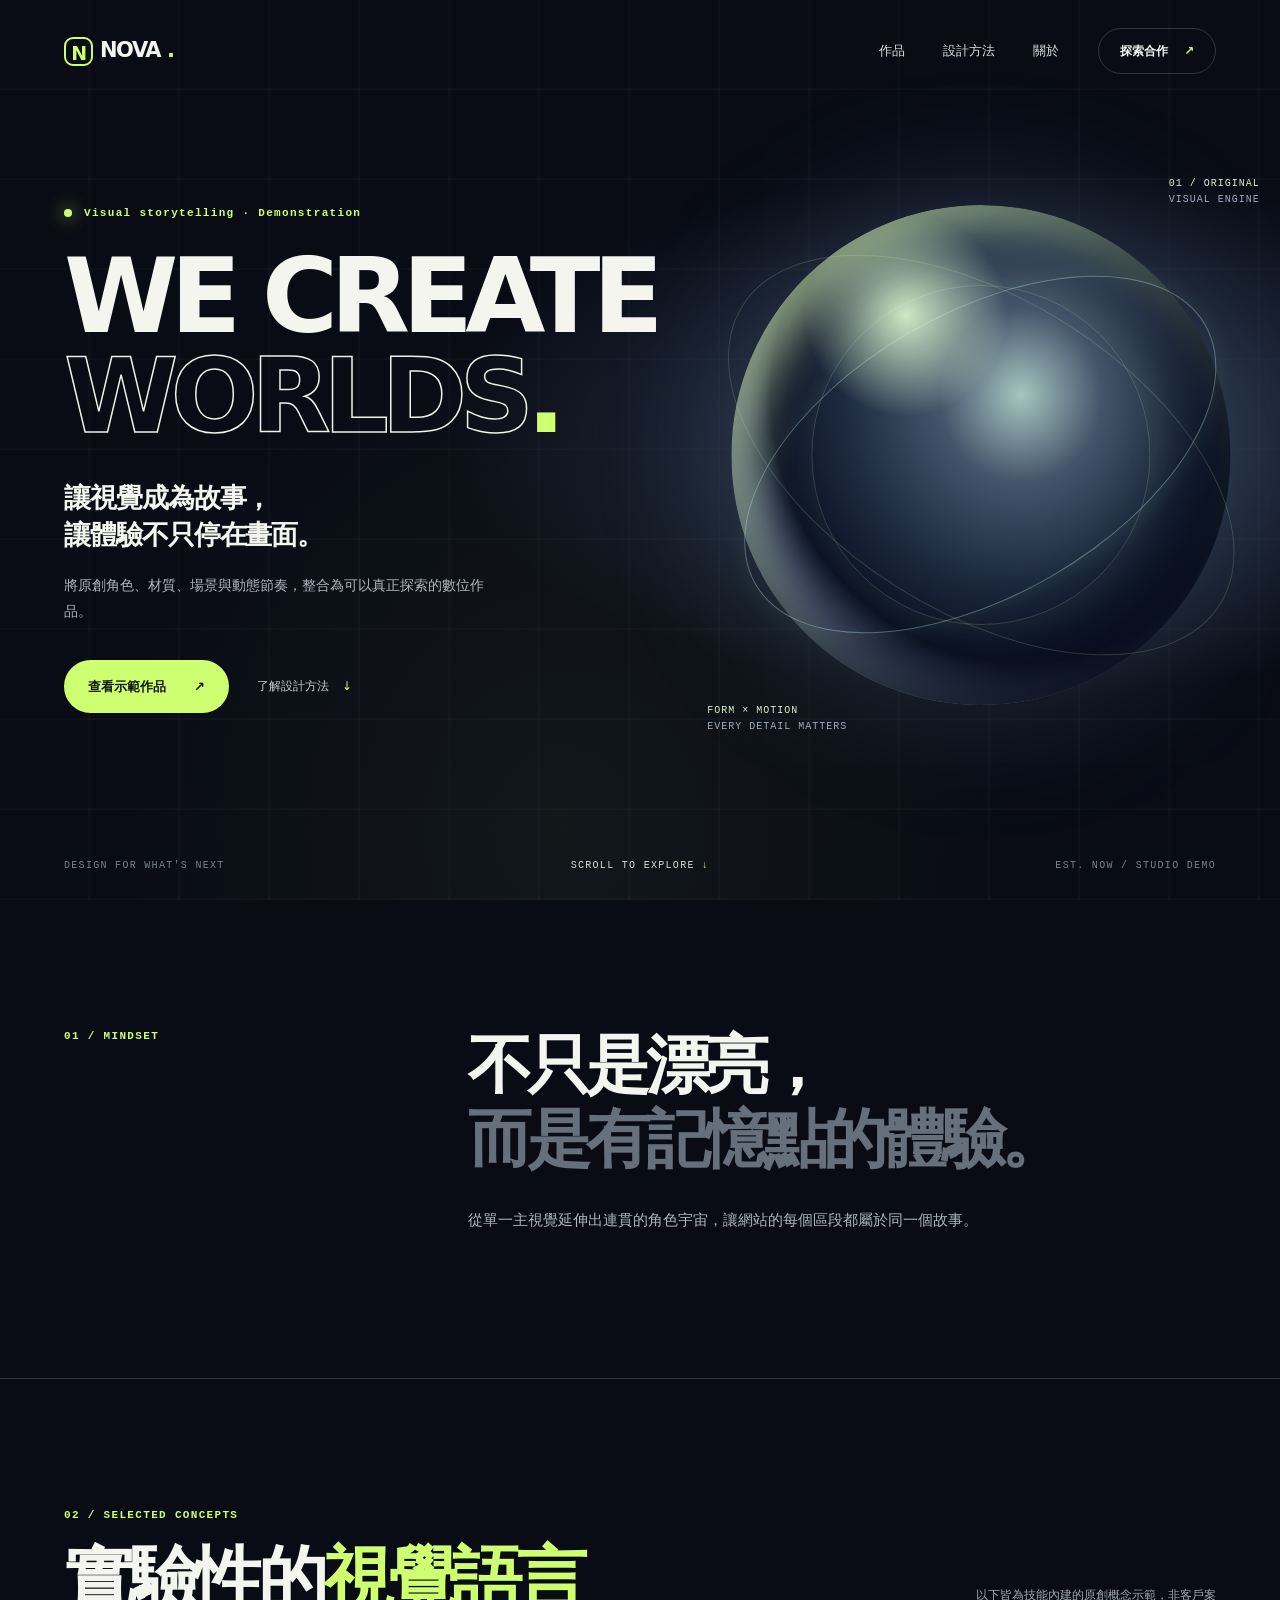
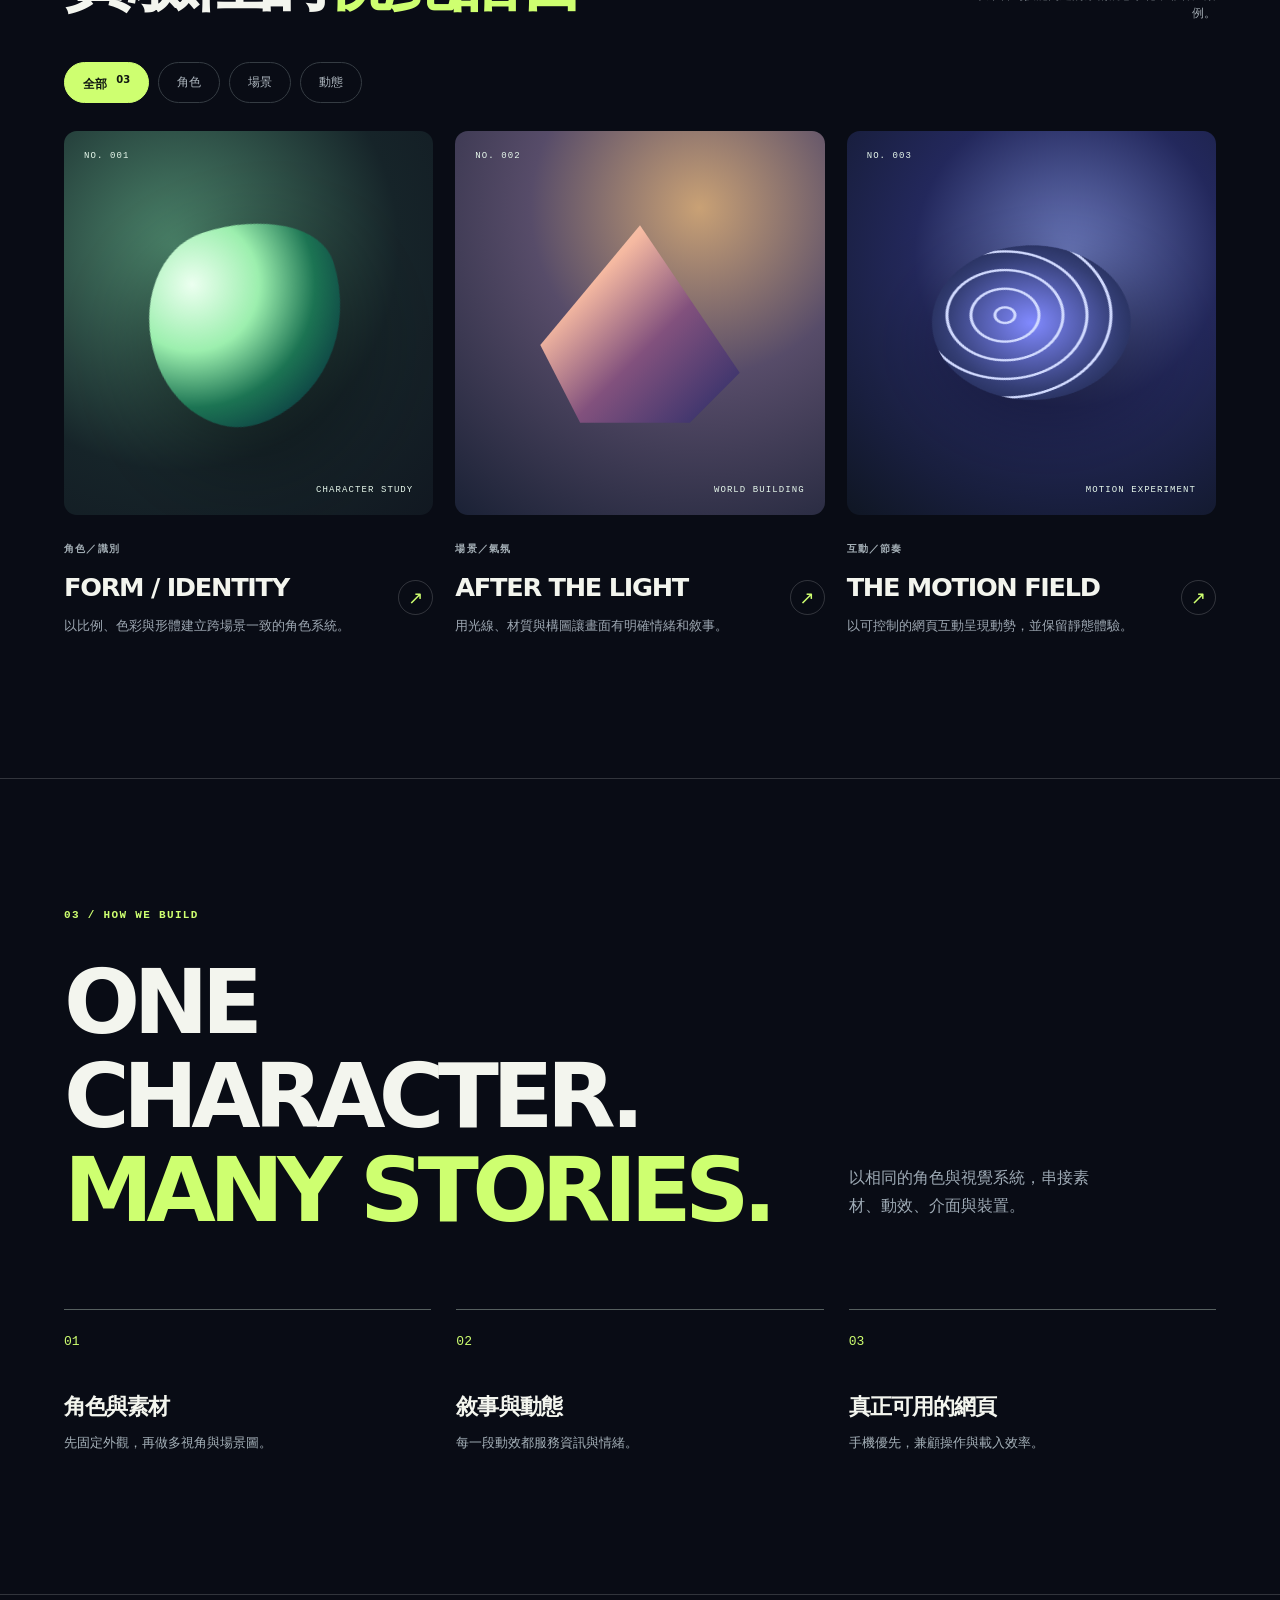
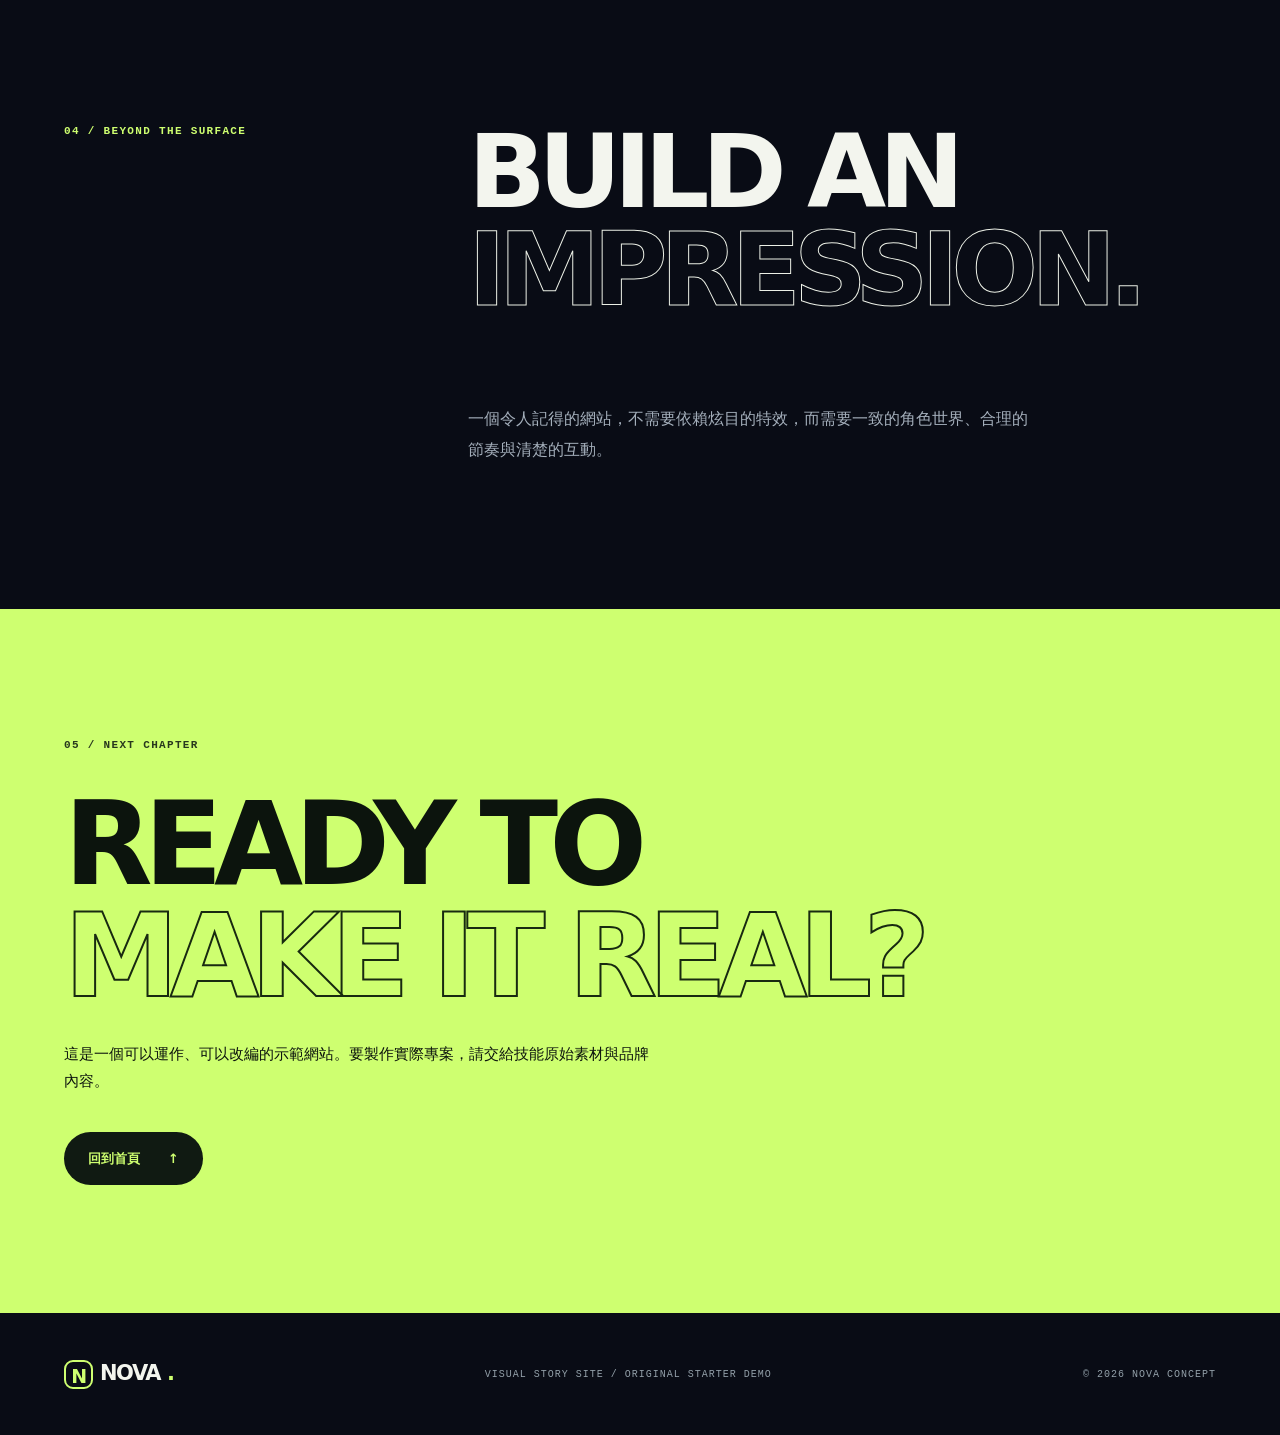
==== community/assets/starter-site/index.html @ 9dafe111 "feat: deploy Visual Story Community preview v1.0.0" ====
<!doctype html>
<html lang="zh-Hant">
<head>
  <meta charset="utf-8">
  <meta name="viewport" content="width=device-width, initial-scale=1">
  <meta name="theme-color" content="#090c15">
  <meta name="description" content="NOVA STUDIO：以角色、場景與互動敘事創造具有辨識度的數位作品。這是本技能提供的原創示範網站。">
  <title>NOVA STUDIO | Visual Storytelling Demo</title>
  <link rel="stylesheet" href="./styles.css">
  <script src="./app.js" defer></script>
</head>
<body>
  <a class="skip-link" href="#main">跳到主要內容</a>
  <div class="reading-progress" id="readingProgress" aria-hidden="true"></div>
  <header class="site-header">
    <a href="#top" class="logo" aria-label="NOVA STUDIO，返回首頁"><span class="logo-mark">N</span>NOVA<span class="logo-point">.</span></a>
    <button class="nav-toggle" id="navToggle" type="button" aria-controls="primaryNav" aria-expanded="false" aria-label="開啟導覽選單"><span></span><span></span></button>
    <nav id="primaryNav" class="nav" aria-label="主選單">
      <a href="#work">作品</a><a href="#approach">設計方法</a><a href="#about">關於</a><a class="nav-contact" href="#contact">探索合作 <span aria-hidden="true">↗</span></a>
    </nav>
  </header>
  <main id="main">
    <section id="top" class="hero" aria-labelledby="heroTitle">
      <div class="hero-grid" aria-hidden="true"></div>
      <div class="hero-copy">
        <p class="eyebrow"><span class="signal"></span> Visual storytelling · Demonstration</p>
        <h1 id="heroTitle">WE CREATE<br><em>WORLDS</em><span class="period">.</span></h1>
        <p class="hero-zh">讓視覺成為故事，<br>讓體驗不只停在畫面。</p>
        <p class="hero-descr">將原創角色、材質、場景與動態節奏，整合為可以真正探索的數位作品。</p>
        <div class="hero-actions"><a class="pill pill-primary" href="#work">查看示範作品 <span aria-hidden="true">↗</span></a><a class="sub-link" href="#approach">了解設計方法 <span aria-hidden="true">↓</span></a></div>
      </div>
      <div class="hero-art" role="img" aria-label="原創抽象球體與霓虹曲線構成的未來感視覺，不使用外部圖片">
        <div class="art-halo halo-one"></div><div class="art-halo halo-two"></div><div class="art-orb"><div class="orb-core"></div></div>
        <div class="art-label label-top"><span>01 / ORIGINAL</span><span>VISUAL ENGINE</span></div>
        <div class="art-label label-bottom"><span>FORM × MOTION</span><span>EVERY DETAIL MATTERS</span></div>
      </div>
      <div class="hero-foot"><span>DESIGN FOR WHAT'S NEXT</span><a href="#work" aria-label="向下捲動至作品">SCROLL TO EXPLORE <span aria-hidden="true">↓</span></a><span>EST. NOW / STUDIO DEMO</span></div>
    </section>
    <section class="statement section-shell" aria-labelledby="statementTitle"><p class="section-index">01 / MINDSET</p><h2 id="statementTitle">不只是漂亮，<br><span class="muted">而是有記憶點的體驗。</span></h2><p>從單一主視覺延伸出連貫的角色宇宙，讓網站的每個區段都屬於同一個故事。</p></section>
    <section id="work" class="work section-shell" aria-labelledby="workTitle"><div class="section-heading"><div><p class="section-index">02 / SELECTED CONCEPTS</p><h2 id="workTitle">實驗性的<span class="accent">視覺語言</span></h2></div><span class="side-note">以下皆為技能內建的原創概念示範，非客戶案例。</span></div>
      <div class="filterbar" role="group" aria-label="作品分類"><button class="filter active" type="button" data-filter="all" aria-pressed="true">全部 <sup>03</sup></button><button class="filter" type="button" data-filter="character" aria-pressed="false">角色</button><button class="filter" type="button" data-filter="environment" aria-pressed="false">場景</button><button class="filter" type="button" data-filter="motion" aria-pressed="false">動態</button></div>
      <div class="work-grid" id="workGrid">
        <article class="project-card card-one" data-category="character"><div class="project-art"><div class="geo geo-a"></div><span class="card-no">NO. 001</span><span class="card-stamp">CHARACTER STUDY</span></div><div class="project-meta"><div><span class="small-label">角色／識別</span><h3>FORM / IDENTITY</h3></div><span class="detail-mark" aria-hidden="true">↗</span></div><p class="project-desc">以比例、色彩與形體建立跨場景一致的角色系統。</p></article>
        <article class="project-card card-two" data-category="environment"><div class="project-art"><div class="geo geo-b"></div><span class="card-no">NO. 002</span><span class="card-stamp">WORLD BUILDING</span></div><div class="project-meta"><div><span class="small-label">場景／氣氛</span><h3>AFTER THE LIGHT</h3></div><span class="detail-mark" aria-hidden="true">↗</span></div><p class="project-desc">用光線、材質與構圖讓畫面有明確情緒和敘事。</p></article>
        <article class="project-card card-three" data-category="motion"><div class="project-art"><div class="geo geo-c"></div><span class="card-no">NO. 003</span><span class="card-stamp">MOTION EXPERIMENT</span></div><div class="project-meta"><div><span class="small-label">互動／節奏</span><h3>THE MOTION FIELD</h3></div><span class="detail-mark" aria-hidden="true">↗</span></div><p class="project-desc">以可控制的網頁互動呈現動勢，並保留靜態體驗。</p></article>
      </div><p class="empty-state" id="emptyState" hidden>這個分類目前沒有展示項目。</p>
    </section>
    <section id="approach" class="approach section-shell" aria-labelledby="approachTitle"><p class="section-index">03 / HOW WE BUILD</p><div class="approach-head"><h2 id="approachTitle">ONE CHARACTER.<br><span class="accent">MANY STORIES.</span></h2><p>以相同的角色與視覺系統，串接素材、動效、介面與裝置。</p></div><div class="steps"><div><span>01</span><h3>角色與素材</h3><p>先固定外觀，再做多視角與場景圖。</p></div><div><span>02</span><h3>敘事與動態</h3><p>每一段動效都服務資訊與情緒。</p></div><div><span>03</span><h3>真正可用的網頁</h3><p>手機優先，兼顧操作與載入效率。</p></div></div></section>
    <section id="about" class="about section-shell" aria-labelledby="aboutTitle"><p class="section-index">04 / BEYOND THE SURFACE</p><div><h2 id="aboutTitle">BUILD AN<br><span class="outline">IMPRESSION.</span></h2><p>一個令人記得的網站，不需要依賴炫目的特效，而需要一致的角色世界、合理的節奏與清楚的互動。</p></div></section>
    <section id="contact" class="contact section-shell" aria-labelledby="contactTitle"><p class="section-index">05 / NEXT CHAPTER</p><h2 id="contactTitle">READY TO<br><span>MAKE IT REAL?</span></h2><p>這是一個可以運作、可以改編的示範網站。要製作實際專案，請交給技能原始素材與品牌內容。</p><a class="pill pill-dark" href="#top">回到首頁 <span aria-hidden="true">↑</span></a></section>
  </main>
  <footer class="footer"><div class="logo"><span class="logo-mark">N</span>NOVA<span class="logo-point">.</span></div><p>VISUAL STORY SITE / ORIGINAL STARTER DEMO</p><p>© 2026 NOVA CONCEPT</p></footer>
</body>
</html>
---- community/assets/starter-site/styles.css ----
:root{color-scheme:dark;--bg:#090c15;--paper:#f5f7f2;--ink:#f3f5ee;--muted:#a5abb9;--accent:#ceff70;--line:rgba(255,255,255,.17);--max:1500px;--pad:clamp(20px,5vw,85px)}
*{box-sizing:border-box}html{scroll-behavior:smooth;scroll-padding-top:80px}body{margin:0;background:var(--bg);color:var(--ink);font-family:Inter,"Noto Sans TC","PingFang TC","Microsoft JhengHei",system-ui,sans-serif;line-height:1.5}button,a{font:inherit}a{color:inherit;text-decoration:none}button{cursor:pointer}::selection{background:var(--accent);color:#090c15}.skip-link{position:fixed;left:16px;top:-80px;z-index:1000;background:var(--accent);color:#06100c;padding:12px 18px}.skip-link:focus{top:15px}a:focus-visible,button:focus-visible{outline:3px solid var(--accent);outline-offset:4px}.reading-progress{position:fixed;top:0;left:0;z-index:90;width:0;height:3px;background:var(--accent);transform-origin:left}.site-header{position:absolute;inset:0 0 auto;z-index:50;display:flex;align-items:center;justify-content:space-between;padding:28px var(--pad);max-width:1920px;margin:auto}.logo{display:inline-flex;align-items:center;gap:7px;font-size:21px;font-weight:900;letter-spacing:-.07em}.logo-mark{display:inline-grid;place-items:center;width:29px;height:29px;border:2px solid var(--accent);border-radius:9px;color:var(--accent);font-size:19px}.logo-point{color:var(--accent)}.nav{display:flex;align-items:center;gap:clamp(20px,3vw,55px)}.nav>a:not(.nav-contact){font-size:13px;color:#d9e0de;transition:color .2s}.nav>a:hover{color:var(--accent)}.nav-contact{font-size:12px;font-weight:700;border:1px solid var(--line);padding:13px 21px;border-radius:100px}.nav-contact span{margin-left:12px;color:var(--accent)}.nav-toggle{display:none}.hero{min-height:760px;min-height:100svh;position:relative;display:grid;grid-template-columns:minmax(0,1.05fr) minmax(0,.95fr);align-items:center;overflow:hidden;padding:138px var(--pad) 110px;isolation:isolate}.hero-grid{position:absolute;inset:0;z-index:-3;background:radial-gradient(ellipse at 80% 48%,#2b3850 0,transparent 40%),radial-gradient(ellipse at 44% 92%,rgba(89,108,68,.12),transparent 44%),linear-gradient(90deg,transparent 97%,rgba(255,255,255,.035) 100%),linear-gradient(transparent 97%,rgba(255,255,255,.035) 100%);background-size:auto,auto,90px 90px,90px 90px}.hero-copy{position:relative;z-index:4;padding:30px 0 40px;max-width:780px}.eyebrow,.section-index,.small-label{font-family:ui-monospace,SFMono-Regular,Consolas,monospace;letter-spacing:.12em;font-size:11px;font-weight:600;color:var(--accent)}.eyebrow{display:flex;align-items:center;gap:12px}.signal{background:var(--accent);width:8px;height:8px;border-radius:50%;box-shadow:0 0 18px var(--accent)}h1,h2,h3,p{margin-top:0}h1,h2{line-height:.96;letter-spacing:-.075em}h1{font-size:clamp(66px,8.1vw,155px);font-weight:900;margin:26px 0 34px;white-space:nowrap}h1 em{font-style:normal;color:transparent;-webkit-text-stroke:1.5px #f1f3e9}.period{color:var(--accent)}.hero-zh{font-size:clamp(20px,2.1vw,32px);font-weight:650;line-height:1.35;letter-spacing:-.04em;margin-bottom:20px}.hero-descr{max-width:430px;font-size:14px;color:#afb6c1;line-height:1.85}.hero-actions{display:flex;align-items:center;gap:28px;margin-top:35px}.pill{border-radius:100px;display:inline-flex;align-items:center;justify-content:space-between;gap:28px;padding:17px 24px;font-size:13px;font-weight:760;transition:transform .25s,background .25s}.pill:hover{transform:translateY(-3px)}.pill-primary{background:var(--accent);color:#111811}.sub-link{font-size:12px;color:#c5ced1}.sub-link span{margin-left:9px;color:var(--accent)}.hero-art{height:min(620px,67vh);min-height:390px;position:relative;display:grid;place-items:center;transform:translate(3vw,-1vh);z-index:1}.art-orb{position:absolute;width:clamp(330px,39vw,650px);aspect-ratio:1;border-radius:50%;background:radial-gradient(circle at 35% 22%,rgba(231,255,213,.88),transparent 20%),radial-gradient(ellipse at 58% 38%,#a5c5c0 0,#44546a 20%,#1c293e 44%,#0d1426 61%,#7786aa 75%,#131b2f 83%);box-shadow:inset -28px -38px 85px #070d1c,inset 17px 17px 45px rgba(223,255,191,.7),0 0 140px rgba(112,152,185,.23);animation:orb-float 8s ease-in-out infinite}.orb-core{position:absolute;inset:16%;border-radius:50%;border:1px solid rgba(238,255,226,.16);box-shadow:0 0 50px rgba(202,255,140,.06)}.art-halo{position:absolute;width:95%;height:47%;border:1px solid rgba(197,243,232,.35);border-radius:50%;transform:rotate(-30deg);z-index:2}.halo-one{box-shadow:0 0 27px rgba(188,248,185,.07);animation:halo-move 14s ease-in-out infinite}.halo-two{width:103%;height:52%;transform:rotate(32deg);border-color:rgba(211,253,184,.17)}.art-label{position:absolute;display:flex;flex-direction:column;font:10px ui-monospace,monospace;letter-spacing:.1em;gap:5px;z-index:5;color:#d9efcb}.label-top{top:4%;right:-1%;text-align:right}.label-bottom{bottom:4%;left:0}.art-label span+span{color:#a0abc0}.hero-foot{position:absolute;left:var(--pad);right:var(--pad);bottom:29px;display:flex;align-items:center;justify-content:space-between;color:#78838e;font:10px ui-monospace,monospace;letter-spacing:.13em}.hero-foot a{color:#d5e0d5}.hero-foot a span{color:var(--accent)}.section-shell{padding:clamp(80px,10vw,160px) var(--pad);max-width:var(--max);margin:auto}.statement{display:grid;grid-template-columns:1fr 2fr;gap:30px;border-bottom:1px solid var(--line);align-items:start}.statement h2{font-size:clamp(36px,5vw,82px);line-height:1.16;grid-column:2;margin:0}.statement>p:last-child{grid-column:2;max-width:570px;color:#aab5bc;font-size:15px;line-height:1.9}.statement .section-index{grid-row:1 / 3}.muted{color:#65707c}.section-heading{display:flex;align-items:end;justify-content:space-between;gap:24px}.section-heading h2{font-size:clamp(39px,5.5vw,85px);line-height:1.2;margin:14px 0 0}.accent{color:var(--accent)}.side-note{font-size:12px;color:#9ea7ae;max-width:240px;text-align:right}.filterbar{display:flex;gap:9px;margin:40px 0 28px;flex-wrap:wrap}.filter{border:1px solid #353c43;background:transparent;border-radius:22px;color:#aeb7bf;padding:9px 18px;font-size:12px}.filter.active{background:var(--accent);border-color:var(--accent);color:#111811;font-weight:750}.filter sup{margin-left:5px}.work-grid{display:grid;grid-template-columns:repeat(3,minmax(0,1fr));gap:22px}.project-card{min-width:0}.project-card[hidden]{display:none}.project-art{height:clamp(230px,30vw,430px);border-radius:13px;overflow:hidden;position:relative;display:grid;place-items:center;isolation:isolate}.card-one .project-art{background:radial-gradient(circle at 30% 30%,#4b846a,#162429 60%,#111821)}.card-two .project-art{background:radial-gradient(circle at 66% 20%,#c9a175,#574c69 43%,#1a2135)}.card-three .project-art{background:radial-gradient(circle at 60% 32%,#6a78bc,#23285c 45%,#0f1623)}.geo{width:54%;aspect-ratio:1;position:relative;filter:drop-shadow(0 35px 50px #0006)}.geo-a{border-radius:42% 58% 61% 39% / 53% 34% 66% 47%;background:radial-gradient(circle at 29% 23%,#ecfff0,#9cefae 32%,#1c7453 59%,#104c47 75%);transform:rotate(-18deg)}.geo-b{clip-path:polygon(50% 1%,100% 75%,75% 100%,20% 100%,0 61%);background:linear-gradient(135deg,#f9e8c4 0,#f5b9a1 28%,#82517d 58%,#282c68)}.geo-c{border-radius:50%;background:repeating-radial-gradient(ellipse at 40% 40%,transparent 0 8px,#d1daff 9px 11px,transparent 12px 24px),radial-gradient(circle,#818aff,#343e75 60%,#121a38);transform:rotateX(39deg) rotate(-25deg)}.card-no,.card-stamp{position:absolute;font:9px ui-monospace,monospace;color:#e7f8ec;letter-spacing:.12em}.card-no{top:20px;left:20px}.card-stamp{right:20px;bottom:20px}.project-meta{display:flex;justify-content:space-between;align-items:end;margin-top:20px}.small-label{font-size:10px;color:#a3aeb5}.project-meta h3{font-size:clamp(19px,2vw,28px);letter-spacing:-.05em;margin:9px 0}.detail-mark{display:inline-grid;place-items:center;border:1px solid var(--line);border-radius:50%;width:35px;height:35px;font-size:18px;color:var(--accent)}.project-desc{font-size:13px;line-height:1.7;color:#9ea8b3;max-width:340px}.empty-state{padding:30px;color:#bdc5c5}.approach{border-top:1px solid var(--line)}.approach-head{display:grid;grid-template-columns:2fr 1fr;gap:50px;align-items:end}.approach h2{font-size:clamp(44px,7vw,106px);line-height:1.05;margin:20px 0 0}.approach-head p{color:#9eaab5;max-width:260px;line-height:1.8}.steps{display:grid;grid-template-columns:repeat(3,1fr);gap:25px;margin-top:72px}.steps>div{border-top:1px solid #56605f;padding-top:18px}.steps span{font:13px ui-monospace,monospace;color:var(--accent)}.steps h3{font-size:22px;letter-spacing:-.04em;margin:38px 0 10px}.steps p{color:#a4b0b8;font-size:13px}.about{display:grid;grid-template-columns:1fr 2fr;gap:30px;border-top:1px solid var(--line)}.about h2{font-size:clamp(53px,8vw,125px)}.outline{color:transparent;-webkit-text-stroke:1px #ecf0e6}.about div>p{max-width:570px;line-height:1.9;color:#a4afbb}.contact{max-width:none;background:var(--accent);color:#0c140d;min-height:550px}.contact .section-index{color:#28381d}.contact h2{font-size:clamp(56px,9vw,140px);line-height:.97;margin:36px 0 28px}.contact h2 span{color:transparent;-webkit-text-stroke:2px #182a10}.contact>p:not(.section-index){max-width:590px;font-size:15px;line-height:1.8}.pill-dark{margin-top:22px;background:#101a12;color:var(--accent)}.footer{display:flex;align-items:center;gap:25px;justify-content:space-between;padding:45px var(--pad)}.footer p{margin:0;font:10px ui-monospace,monospace;letter-spacing:.1em;color:#93a0a9}@keyframes orb-float{50%{transform:translateY(-18px) rotate(3deg)}}@keyframes halo-move{50%{transform:rotate(-24deg) scale(1.03)}}
@media(max-width:1050px){.hero{grid-template-columns:1fr 1fr}.hero-art{transform:translateX(2vw)}.art-orb{width:43vw}.work-grid{gap:16px}.section-shell{padding:96px var(--pad)}}
@media(max-width:760px){:root{--pad:22px}.site-header{padding:20px var(--pad)}.nav-toggle{display:grid;width:43px;height:43px;align-content:center;gap:6px;justify-content:center;border:1px solid #ffffff57;background:#17202980;border-radius:50%}.nav-toggle span{height:2px;width:19px;background:#f2f7e9}.nav{position:absolute;top:76px;left:var(--pad);right:var(--pad);display:none;flex-direction:column;gap:0;align-items:stretch;background:#141b25;border:1px solid var(--line);border-radius:16px;padding:10px 20px;box-shadow:0 16px 40px #0007}.nav.open{display:flex}.nav>a,.nav-contact{padding:16px 8px!important;border:0!important;border-bottom:1px solid var(--line)!important;border-radius:0!important;font-size:15px!important}.nav>a:last-child{border-bottom:0!important}.hero{grid-template-columns:1fr;min-height:850px;min-height:100svh;align-items:start;padding-top:116px;padding-bottom:100px}.hero-copy{padding:0;z-index:8}.hero-copy h1{font-size:clamp(52px,14vw,105px);margin:22px 0 26px}.hero-zh{font-size:22px}.hero-descr{font-size:12px;max-width:310px}.hero-actions{flex-wrap:wrap;margin-top:25px;gap:16px}.pill{padding:14px 18px}.hero-art{position:absolute;right:-28%;top:41%;width:90%;height:49%;min-height:0;transform:none;opacity:.9}.art-orb{width:75vw}.art-halo{width:95%;height:62%}.label-top{right:25%}.label-bottom{left:10%;bottom:0}.hero-foot{bottom:25px}.hero-foot span:last-child{display:none}.section-shell{padding:84px var(--pad)}.statement,.about{display:block}.statement h2{font-size:clamp(37px,8vw,61px);margin:20px 0}.statement>p:last-child{max-width:490px}.section-heading,.approach-head{display:block}.section-heading h2{font-size:43px}.side-note{display:block;text-align:left;margin-top:20px}.work-grid{grid-template-columns:1fr;gap:45px}.project-art{height:70vw;max-height:460px}.project-meta h3{font-size:25px}.steps{grid-template-columns:1fr;gap:30px;margin-top:45px}.steps h3{margin-top:20px}.approach h2{font-size:clamp(47px,11vw,74px)}.approach-head p{margin-top:25px}.about h2{font-size:clamp(50px,12vw,90px);margin-top:30px}.contact{min-height:520px}.contact h2{font-size:clamp(53px,12vw,86px)}.footer{flex-direction:column;align-items:flex-start;gap:14px}.hero-foot{font-size:9px}}
@media(max-width:380px){.hero-copy h1{font-size:51px}.eyebrow{font-size:9px}.hero-zh{font-size:20px}.sub-link{font-size:11px}.hero-art{top:45%}}
@media(prefers-reduced-motion:reduce){html{scroll-behavior:auto}*,*::before,*::after{animation-duration:.01ms!important;animation-iteration-count:1!important;transition-duration:.01ms!important}}
/* Small screens: preserve text clarity instead of overlapping decorative labels. */
@media(max-width:760px){.hero-art{top:51%;opacity:.78}.label-top{display:none}}
@media(max-width:380px){.hero-art{top:54%;opacity:.7}}
@media(max-width:760px){.label-bottom{display:none}}
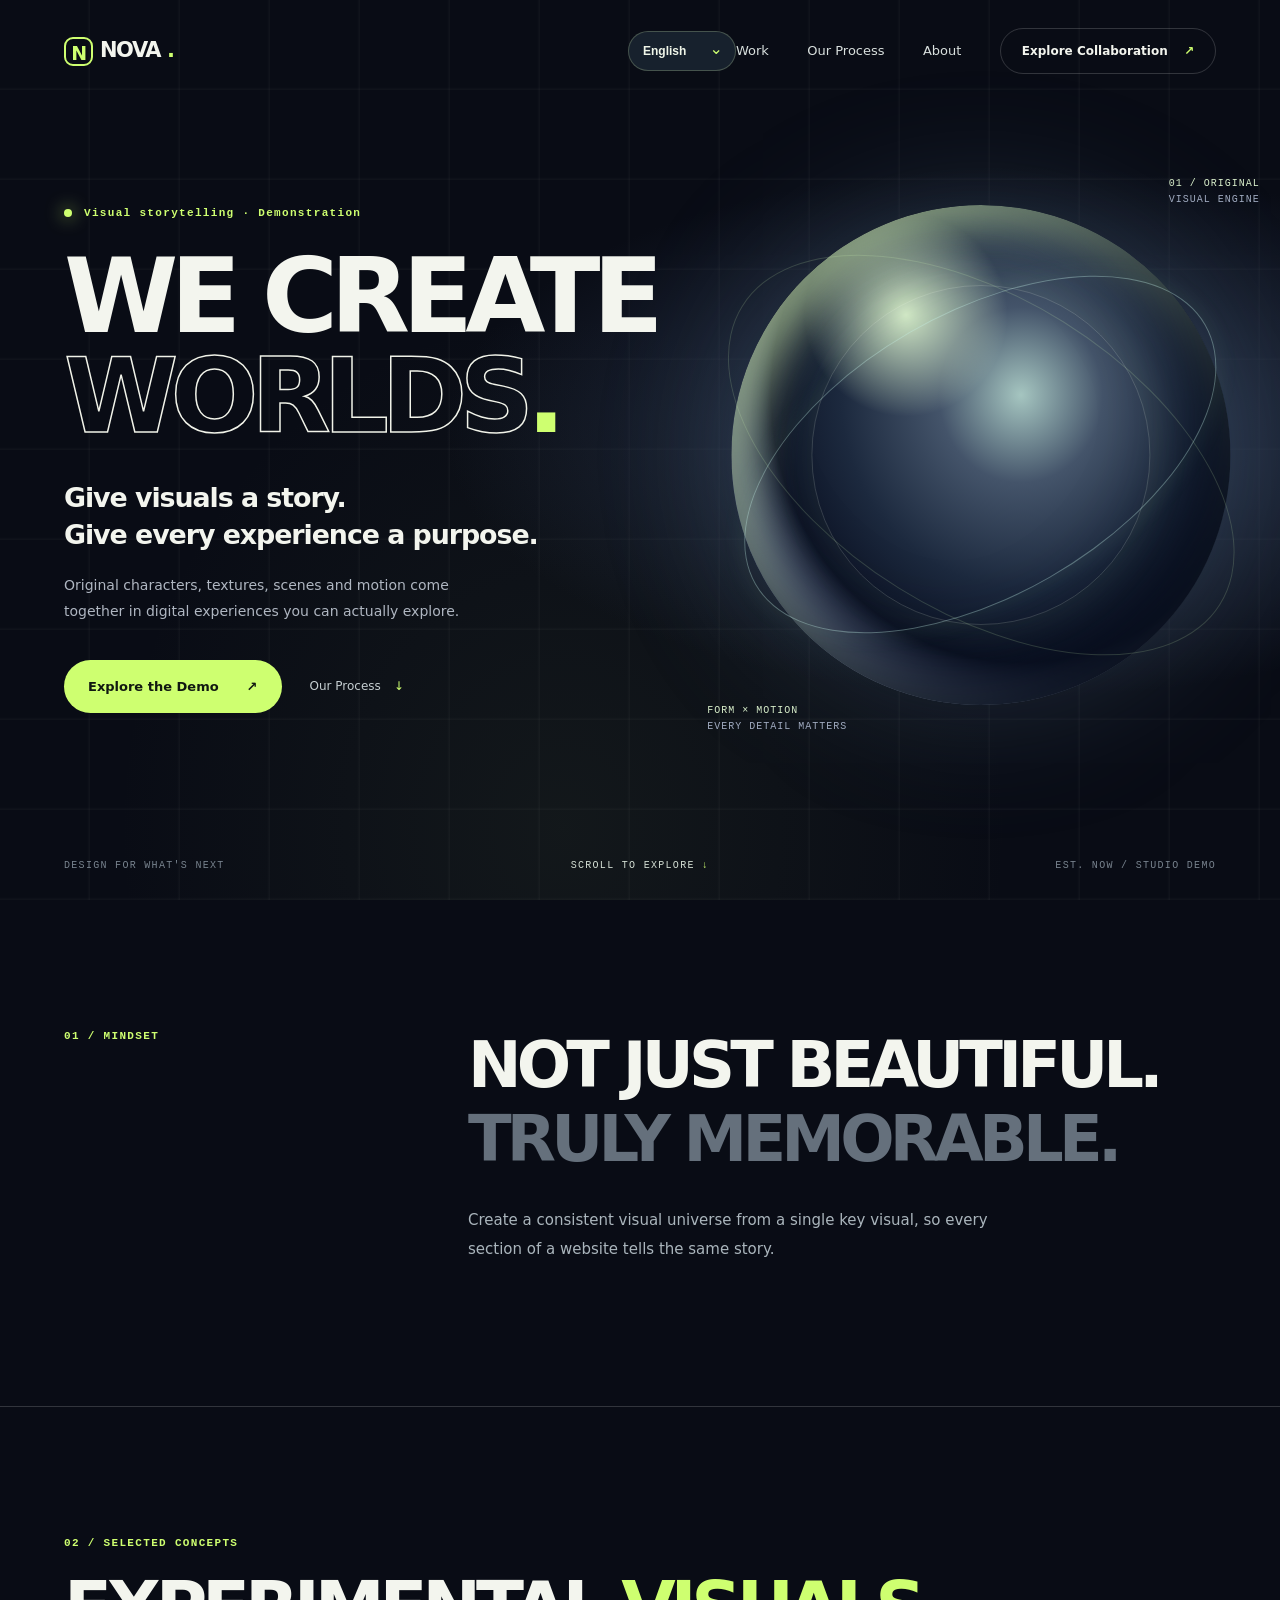
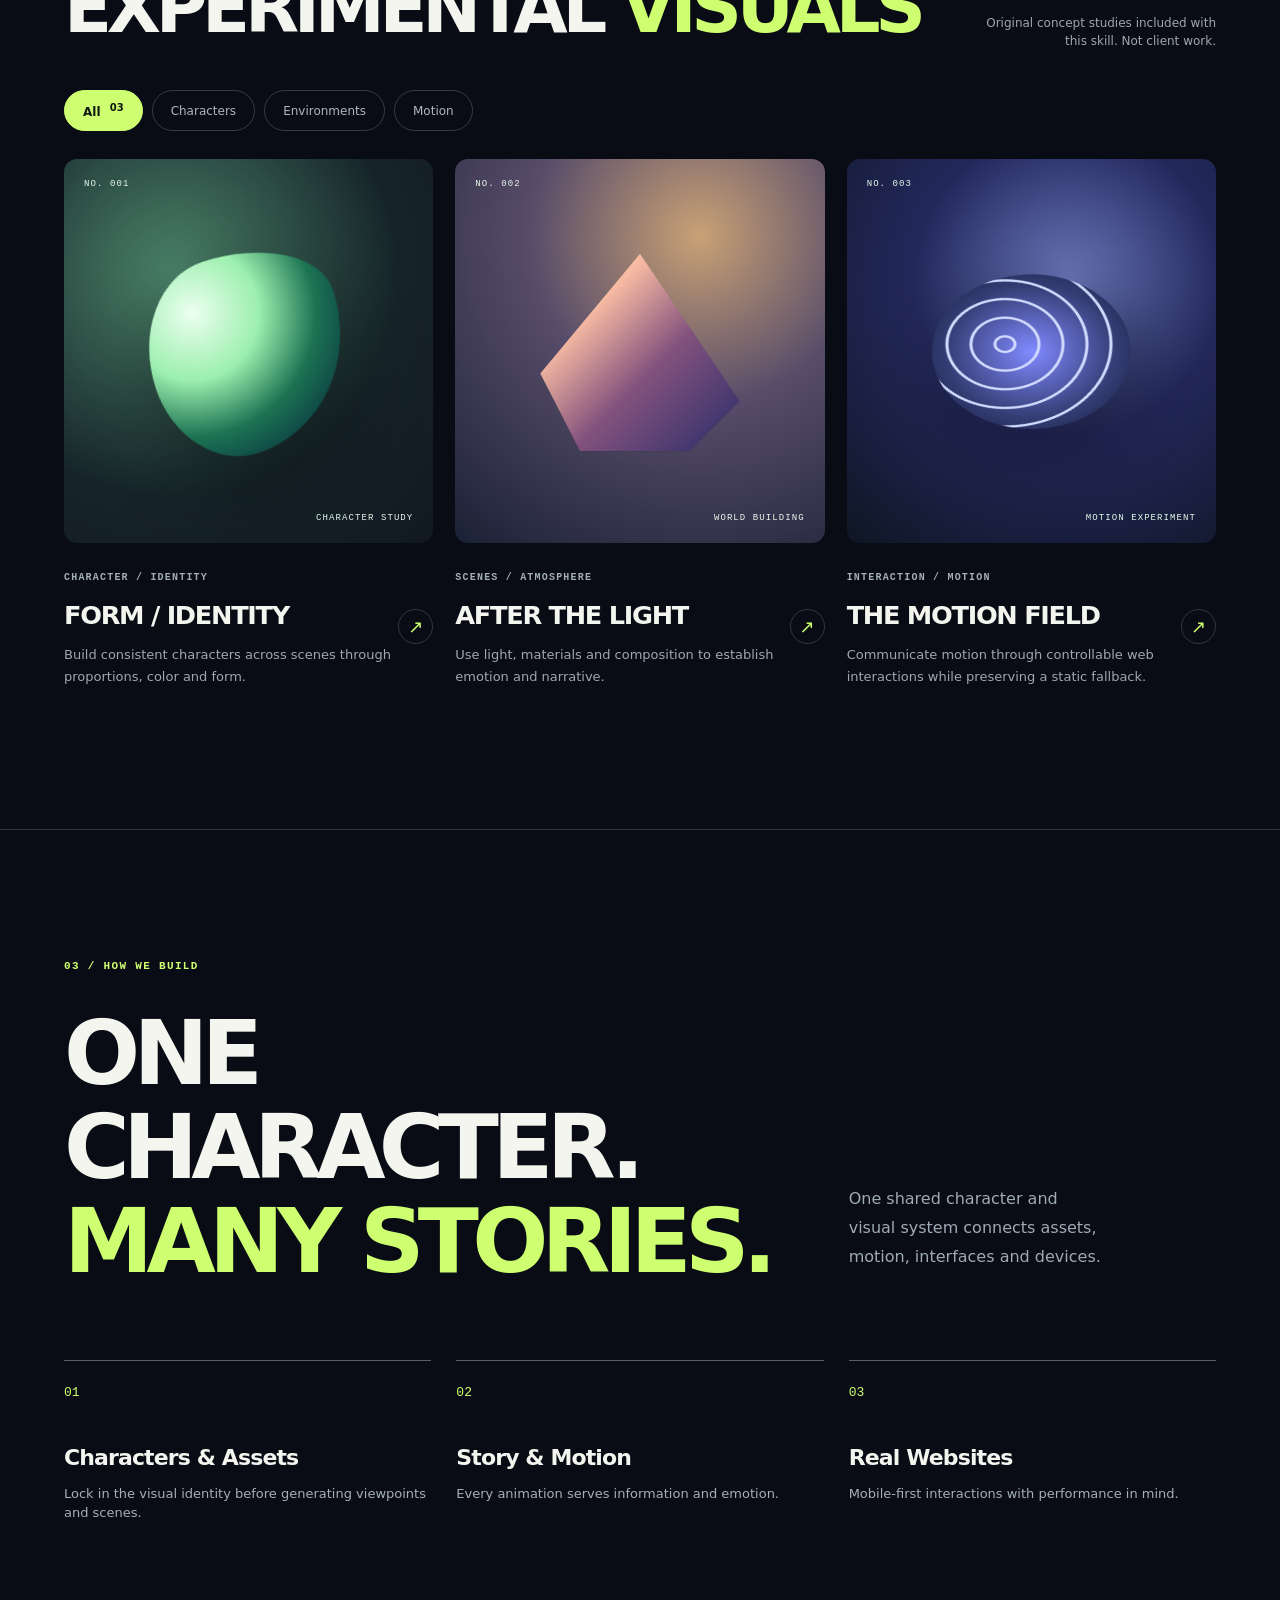
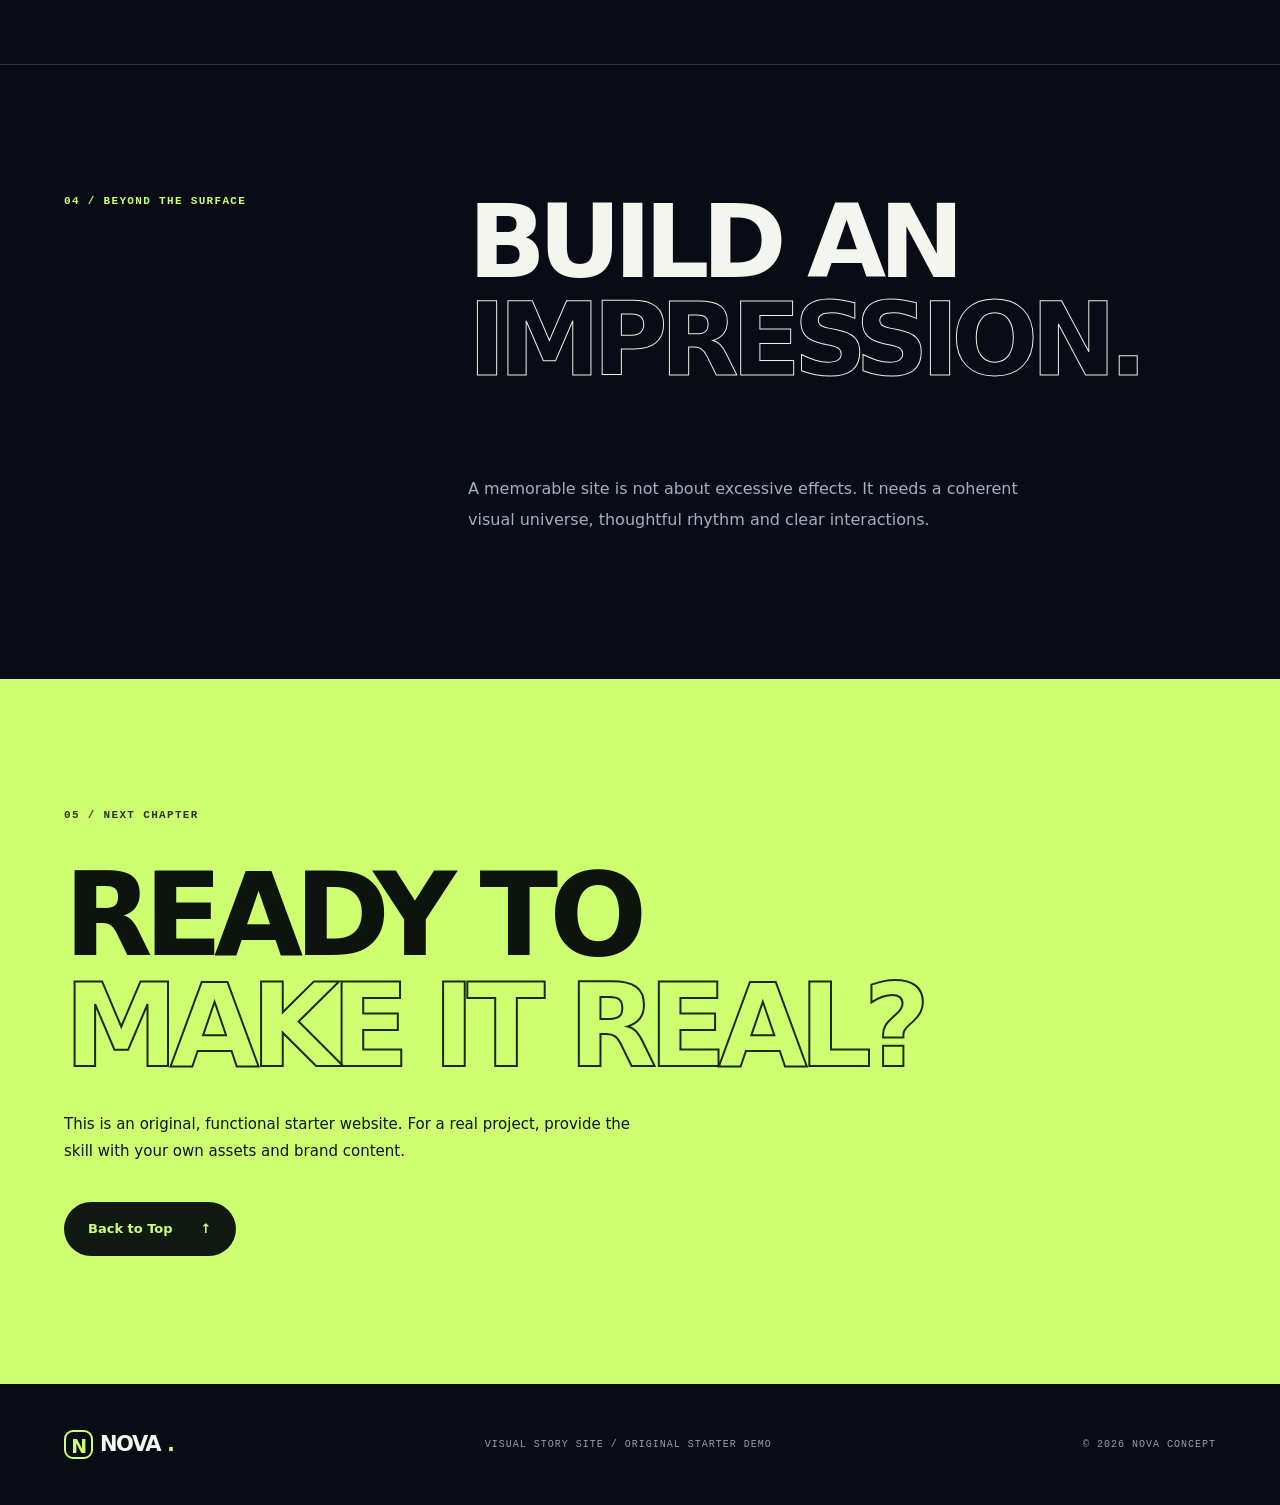
==== commit c6267166: "feat(i18n): English-first Visual Story with Chinese locale switches" ====
--- a/community/assets/starter-site/index.html
+++ b/community/assets/starter-site/index.html
@@ -1,54 +1,56 @@
-<!doctype html>
-<html lang="zh-Hant">
+<!DOCTYPE html>
+
+<html lang="en">
 <head>
-  <meta charset="utf-8">
-  <meta name="viewport" content="width=device-width, initial-scale=1">
-  <meta name="theme-color" content="#090c15">
-  <meta name="description" content="NOVA STUDIO：以角色、場景與互動敘事創造具有辨識度的數位作品。這是本技能提供的原創示範網站。">
-  <title>NOVA STUDIO | Visual Storytelling Demo</title>
-  <link rel="stylesheet" href="./styles.css">
-  <script src="./app.js" defer></script>
+<meta charset="utf-8"/>
+<meta content="width=device-width, initial-scale=1" name="viewport"/>
+<meta content="#090c15" name="theme-color"/>
+<meta content="NOVA STUDIO is an original demonstration of character, scenes and interactive visual storytelling." data-i18n-content="pageDescription" name="description"/>
+<title data-i18n="pageTitle">NOVA STUDIO | Visual Storytelling Demo</title>
+<link href="./styles.css" rel="stylesheet"/>
+<script defer="" src="./i18n.js"></script><script defer="" src="./app.js"></script>
 </head>
 <body>
-  <a class="skip-link" href="#main">跳到主要內容</a>
-  <div class="reading-progress" id="readingProgress" aria-hidden="true"></div>
-  <header class="site-header">
-    <a href="#top" class="logo" aria-label="NOVA STUDIO，返回首頁"><span class="logo-mark">N</span>NOVA<span class="logo-point">.</span></a>
-    <button class="nav-toggle" id="navToggle" type="button" aria-controls="primaryNav" aria-expanded="false" aria-label="開啟導覽選單"><span></span><span></span></button>
-    <nav id="primaryNav" class="nav" aria-label="主選單">
-      <a href="#work">作品</a><a href="#approach">設計方法</a><a href="#about">關於</a><a class="nav-contact" href="#contact">探索合作 <span aria-hidden="true">↗</span></a>
-    </nav>
-  </header>
-  <main id="main">
-    <section id="top" class="hero" aria-labelledby="heroTitle">
-      <div class="hero-grid" aria-hidden="true"></div>
-      <div class="hero-copy">
-        <p class="eyebrow"><span class="signal"></span> Visual storytelling · Demonstration</p>
-        <h1 id="heroTitle">WE CREATE<br><em>WORLDS</em><span class="period">.</span></h1>
-        <p class="hero-zh">讓視覺成為故事，<br>讓體驗不只停在畫面。</p>
-        <p class="hero-descr">將原創角色、材質、場景與動態節奏，整合為可以真正探索的數位作品。</p>
-        <div class="hero-actions"><a class="pill pill-primary" href="#work">查看示範作品 <span aria-hidden="true">↗</span></a><a class="sub-link" href="#approach">了解設計方法 <span aria-hidden="true">↓</span></a></div>
-      </div>
-      <div class="hero-art" role="img" aria-label="原創抽象球體與霓虹曲線構成的未來感視覺，不使用外部圖片">
-        <div class="art-halo halo-one"></div><div class="art-halo halo-two"></div><div class="art-orb"><div class="orb-core"></div></div>
-        <div class="art-label label-top"><span>01 / ORIGINAL</span><span>VISUAL ENGINE</span></div>
-        <div class="art-label label-bottom"><span>FORM × MOTION</span><span>EVERY DETAIL MATTERS</span></div>
-      </div>
-      <div class="hero-foot"><span>DESIGN FOR WHAT'S NEXT</span><a href="#work" aria-label="向下捲動至作品">SCROLL TO EXPLORE <span aria-hidden="true">↓</span></a><span>EST. NOW / STUDIO DEMO</span></div>
-    </section>
-    <section class="statement section-shell" aria-labelledby="statementTitle"><p class="section-index">01 / MINDSET</p><h2 id="statementTitle">不只是漂亮，<br><span class="muted">而是有記憶點的體驗。</span></h2><p>從單一主視覺延伸出連貫的角色宇宙，讓網站的每個區段都屬於同一個故事。</p></section>
-    <section id="work" class="work section-shell" aria-labelledby="workTitle"><div class="section-heading"><div><p class="section-index">02 / SELECTED CONCEPTS</p><h2 id="workTitle">實驗性的<span class="accent">視覺語言</span></h2></div><span class="side-note">以下皆為技能內建的原創概念示範，非客戶案例。</span></div>
-      <div class="filterbar" role="group" aria-label="作品分類"><button class="filter active" type="button" data-filter="all" aria-pressed="true">全部 <sup>03</sup></button><button class="filter" type="button" data-filter="character" aria-pressed="false">角色</button><button class="filter" type="button" data-filter="environment" aria-pressed="false">場景</button><button class="filter" type="button" data-filter="motion" aria-pressed="false">動態</button></div>
-      <div class="work-grid" id="workGrid">
-        <article class="project-card card-one" data-category="character"><div class="project-art"><div class="geo geo-a"></div><span class="card-no">NO. 001</span><span class="card-stamp">CHARACTER STUDY</span></div><div class="project-meta"><div><span class="small-label">角色／識別</span><h3>FORM / IDENTITY</h3></div><span class="detail-mark" aria-hidden="true">↗</span></div><p class="project-desc">以比例、色彩與形體建立跨場景一致的角色系統。</p></article>
-        <article class="project-card card-two" data-category="environment"><div class="project-art"><div class="geo geo-b"></div><span class="card-no">NO. 002</span><span class="card-stamp">WORLD BUILDING</span></div><div class="project-meta"><div><span class="small-label">場景／氣氛</span><h3>AFTER THE LIGHT</h3></div><span class="detail-mark" aria-hidden="true">↗</span></div><p class="project-desc">用光線、材質與構圖讓畫面有明確情緒和敘事。</p></article>
-        <article class="project-card card-three" data-category="motion"><div class="project-art"><div class="geo geo-c"></div><span class="card-no">NO. 003</span><span class="card-stamp">MOTION EXPERIMENT</span></div><div class="project-meta"><div><span class="small-label">互動／節奏</span><h3>THE MOTION FIELD</h3></div><span class="detail-mark" aria-hidden="true">↗</span></div><p class="project-desc">以可控制的網頁互動呈現動勢，並保留靜態體驗。</p></article>
-      </div><p class="empty-state" id="emptyState" hidden>這個分類目前沒有展示項目。</p>
-    </section>
-    <section id="approach" class="approach section-shell" aria-labelledby="approachTitle"><p class="section-index">03 / HOW WE BUILD</p><div class="approach-head"><h2 id="approachTitle">ONE CHARACTER.<br><span class="accent">MANY STORIES.</span></h2><p>以相同的角色與視覺系統，串接素材、動效、介面與裝置。</p></div><div class="steps"><div><span>01</span><h3>角色與素材</h3><p>先固定外觀，再做多視角與場景圖。</p></div><div><span>02</span><h3>敘事與動態</h3><p>每一段動效都服務資訊與情緒。</p></div><div><span>03</span><h3>真正可用的網頁</h3><p>手機優先，兼顧操作與載入效率。</p></div></div></section>
-    <section id="about" class="about section-shell" aria-labelledby="aboutTitle"><p class="section-index">04 / BEYOND THE SURFACE</p><div><h2 id="aboutTitle">BUILD AN<br><span class="outline">IMPRESSION.</span></h2><p>一個令人記得的網站，不需要依賴炫目的特效，而需要一致的角色世界、合理的節奏與清楚的互動。</p></div></section>
-    <section id="contact" class="contact section-shell" aria-labelledby="contactTitle"><p class="section-index">05 / NEXT CHAPTER</p><h2 id="contactTitle">READY TO<br><span>MAKE IT REAL?</span></h2><p>這是一個可以運作、可以改編的示範網站。要製作實際專案，請交給技能原始素材與品牌內容。</p><a class="pill pill-dark" href="#top">回到首頁 <span aria-hidden="true">↑</span></a></section>
-  </main>
-  <footer class="footer"><div class="logo"><span class="logo-mark">N</span>NOVA<span class="logo-point">.</span></div><p>VISUAL STORY SITE / ORIGINAL STARTER DEMO</p><p>© 2026 NOVA CONCEPT</p></footer>
+<a class="skip-link" data-i18n="skip" href="#main">Skip to main content</a>
+<div aria-hidden="true" class="reading-progress" id="readingProgress"></div>
+<header class="site-header">
+<a aria-label="NOVA STUDIO, back to top" class="logo" data-i18n-aria-label="logoAria" href="#top"><span class="logo-mark">N</span>NOVA<span class="logo-point">.</span></a>
+<div class="language-wrap"><label class="sr-only" data-i18n="languageLabel" for="languageSelect">Choose language</label><select aria-label="Choose language" data-i18n-aria-label="languageLabel" id="languageSelect" name="language"><option value="en">English</option><option value="zh-CN">简体中文</option><option value="zh-TW">繁體中文</option></select><span aria-hidden="true" class="language-caret">⌄</span></div><button aria-controls="primaryNav" aria-expanded="false" aria-label="Open navigation menu" class="nav-toggle" data-i18n-aria-label="openMenu" id="navToggle" type="button"><span></span><span></span></button>
+<nav aria-label="Main navigation" class="nav" data-i18n-aria-label="navAria" id="primaryNav">
+<a data-i18n="navWork" href="#work">Work</a><a data-i18n="navApproach" href="#approach">Our Process</a><a data-i18n="navAbout" href="#about">About</a><a class="nav-contact" data-i18n-html="navContact" href="#contact">Explore Collaboration <span aria-hidden="true">↗</span></a>
+</nav>
+</header>
+<main id="main">
+<section aria-labelledby="heroTitle" class="hero" id="top">
+<div aria-hidden="true" class="hero-grid"></div>
+<div class="hero-copy">
+<p class="eyebrow" data-i18n-html="eyebrow"><span class="signal"></span> Visual storytelling · Demonstration</p>
+<h1 data-i18n-html="heroTitle" id="heroTitle">WE CREATE<br/><em>WORLDS</em><span class="period">.</span></h1>
+<p class="hero-zh" data-i18n-html="heroTag">Give visuals a story.<br/>Give every experience a purpose.</p>
+<p class="hero-descr" data-i18n="heroDesc">Original characters, textures, scenes and motion come together in digital experiences you can actually explore.</p>
+<div class="hero-actions"><a class="pill pill-primary" data-i18n-html="heroPrimary" href="#work">Explore the Demo <span aria-hidden="true">↗</span></a><a class="sub-link" data-i18n-html="heroSecondary" href="#approach">Our Process <span aria-hidden="true">↓</span></a></div>
+</div>
+<div aria-label="Original abstract glass orb and neon curves, rendered entirely in CSS." class="hero-art" data-i18n-aria-label="heroArtAria" role="img">
+<div class="art-halo halo-one"></div><div class="art-halo halo-two"></div><div class="art-orb"><div class="orb-core"></div></div>
+<div class="art-label label-top"><span>01 / ORIGINAL</span><span>VISUAL ENGINE</span></div>
+<div class="art-label label-bottom"><span>FORM × MOTION</span><span>EVERY DETAIL MATTERS</span></div>
+</div>
+<div class="hero-foot"><span data-i18n="footLine">DESIGN FOR WHAT'S NEXT</span><a aria-label="Scroll to selected work" data-i18n-aria-label="scrollAria" data-i18n-html="footScroll" href="#work">SCROLL TO EXPLORE <span aria-hidden="true">↓</span></a><span data-i18n="footEst">EST. NOW / STUDIO DEMO</span></div>
+</section>
+<section aria-labelledby="statementTitle" class="statement section-shell"><p class="section-index">01 / MINDSET</p><h2 data-i18n-html="statementTitle" id="statementTitle">NOT JUST BEAUTIFUL.<br/><span class="muted">TRULY MEMORABLE.</span></h2><p data-i18n="statementDesc">Create a consistent visual universe from a single key visual, so every section of a website tells the same story.</p></section>
+<section aria-labelledby="workTitle" class="work section-shell" id="work"><div class="section-heading"><div><p class="section-index">02 / SELECTED CONCEPTS</p><h2 data-i18n-html="workTitle" id="workTitle">EXPERIMENTAL <span class="accent">VISUALS</span></h2></div><span class="side-note" data-i18n="workNote">Original concept studies included with this skill. Not client work.</span></div>
+<div aria-label="Filter projects" class="filterbar" data-i18n-aria-label="filterAria" role="group"><button aria-pressed="true" class="filter active" data-filter="all" data-i18n-html="filterAll" type="button">All <sup>03</sup></button><button aria-pressed="false" class="filter" data-filter="character" data-i18n="filterCharacter" type="button">Characters</button><button aria-pressed="false" class="filter" data-filter="environment" data-i18n="filterEnvironment" type="button">Environments</button><button aria-pressed="false" class="filter" data-filter="motion" data-i18n="filterMotion" type="button">Motion</button></div>
+<div class="work-grid" id="workGrid">
+<article class="project-card card-one" data-category="character"><div class="project-art"><div class="geo geo-a"></div><span class="card-no">NO. 001</span><span class="card-stamp">CHARACTER STUDY</span></div><div class="project-meta"><div><span class="small-label" data-i18n="card1Label">CHARACTER / IDENTITY</span><h3>FORM / IDENTITY</h3></div><span aria-hidden="true" class="detail-mark">↗</span></div><p class="project-desc" data-i18n="card1Desc">Build consistent characters across scenes through proportions, color and form.</p></article>
+<article class="project-card card-two" data-category="environment"><div class="project-art"><div class="geo geo-b"></div><span class="card-no">NO. 002</span><span class="card-stamp">WORLD BUILDING</span></div><div class="project-meta"><div><span class="small-label" data-i18n="card2Label">SCENES / ATMOSPHERE</span><h3>AFTER THE LIGHT</h3></div><span aria-hidden="true" class="detail-mark">↗</span></div><p class="project-desc" data-i18n="card2Desc">Use light, materials and composition to establish emotion and narrative.</p></article>
+<article class="project-card card-three" data-category="motion"><div class="project-art"><div class="geo geo-c"></div><span class="card-no">NO. 003</span><span class="card-stamp">MOTION EXPERIMENT</span></div><div class="project-meta"><div><span class="small-label" data-i18n="card3Label">INTERACTION / MOTION</span><h3>THE MOTION FIELD</h3></div><span aria-hidden="true" class="detail-mark">↗</span></div><p class="project-desc" data-i18n="card3Desc">Communicate motion through controllable web interactions while preserving a static fallback.</p></article>
+</div><p class="empty-state" data-i18n="emptyState" hidden="" id="emptyState">Nothing in this category yet.</p>
+</section>
+<section aria-labelledby="approachTitle" class="approach section-shell" id="approach"><p class="section-index">03 / HOW WE BUILD</p><div class="approach-head"><h2 data-i18n-html="approachTitle" id="approachTitle">ONE CHARACTER.<br/><span class="accent">MANY STORIES.</span></h2><p data-i18n="approachDesc">One shared character and visual system connects assets, motion, interfaces and devices.</p></div><div class="steps"><div><span>01</span><h3 data-i18n="step1Title">Characters &amp; Assets</h3><p data-i18n="step1Desc">Lock in the visual identity before generating viewpoints and scenes.</p></div><div><span>02</span><h3 data-i18n="step2Title">Story &amp; Motion</h3><p data-i18n="step2Desc">Every animation serves information and emotion.</p></div><div><span>03</span><h3 data-i18n="step3Title">Real Websites</h3><p data-i18n="step3Desc">Mobile-first interactions with performance in mind.</p></div></div></section>
+<section aria-labelledby="aboutTitle" class="about section-shell" id="about"><p class="section-index">04 / BEYOND THE SURFACE</p><div><h2 data-i18n-html="aboutTitle" id="aboutTitle">BUILD AN<br/><span class="outline">IMPRESSION.</span></h2><p data-i18n="aboutDesc">A memorable site is not about excessive effects. It needs a coherent visual universe, thoughtful rhythm and clear interactions.</p></div></section>
+<section aria-labelledby="contactTitle" class="contact section-shell" id="contact"><p class="section-index">05 / NEXT CHAPTER</p><h2 data-i18n-html="contactTitle" id="contactTitle">READY TO<br/><span>MAKE IT REAL?</span></h2><p data-i18n="contactDesc">This is an original, functional starter website. For a real project, provide the skill with your own assets and brand content.</p><a class="pill pill-dark" data-i18n-html="backTop" href="#top">Back to Top <span aria-hidden="true">↑</span></a></section>
+</main>
+<footer class="footer"><div class="logo"><span class="logo-mark">N</span>NOVA<span class="logo-point">.</span></div><p data-i18n="footerLabel">VISUAL STORY SITE / ORIGINAL STARTER DEMO</p><p>© 2026 NOVA CONCEPT</p></footer>
 </body>
 </html>
+
--- a/community/assets/starter-site/styles.css
+++ b/community/assets/starter-site/styles.css
@@ -8,3 +8,16 @@
 @media(max-width:760px){.hero-art{top:51%;opacity:.78}.label-top{display:none}}
 @media(max-width:380px){.hero-art{top:54%;opacity:.7}}
 @media(max-width:760px){.label-bottom{display:none}}
+
+/* Internationalization: compact and keyboard-accessible locale selection. */
+.header-controls{display:flex;align-items:center;gap:10px}
+.language-wrap{position:relative;flex:0 0 auto;margin-left:auto}
+.language-wrap select{appearance:none;-webkit-appearance:none;color:#eff5e8;background:#17212d;border:1px solid #72856c7f;border-radius:99px;padding:10px 29px 10px 14px;font-size:12px;font-weight:650;min-width:108px;max-width:134px;line-height:1.5;cursor:pointer}
+.language-wrap select:hover{border-color:var(--accent)}
+.language-wrap select:focus-visible{outline:3px solid var(--accent);outline-offset:3px}
+.language-wrap option{background:#17212d;color:#f5f8f3}
+.language-caret{position:absolute;right:13px;top:50%;transform:translateY(-58%);color:var(--accent);pointer-events:none;font-size:16px}
+.sr-only{position:absolute;width:1px;height:1px;padding:0;margin:-1px;overflow:hidden;clip:rect(0,0,0,0);white-space:nowrap;border:0}
+.nav{margin-left:0}
+@media(max-width:760px){.site-header{gap:8px}.language-wrap{margin-left:auto}.language-wrap select{min-width:105px;font-size:11px;padding:9px 22px 9px 11px}.language-caret{right:9px}.hero-copy h1{white-space:normal;line-height:1.05}.hero-copy h1 em{white-space:nowrap}}
+@media(max-width:380px){.site-header{padding:17px 15px}.logo{font-size:18px}.language-wrap select{min-width:99px}.nav-toggle{flex:0 0 41px}}
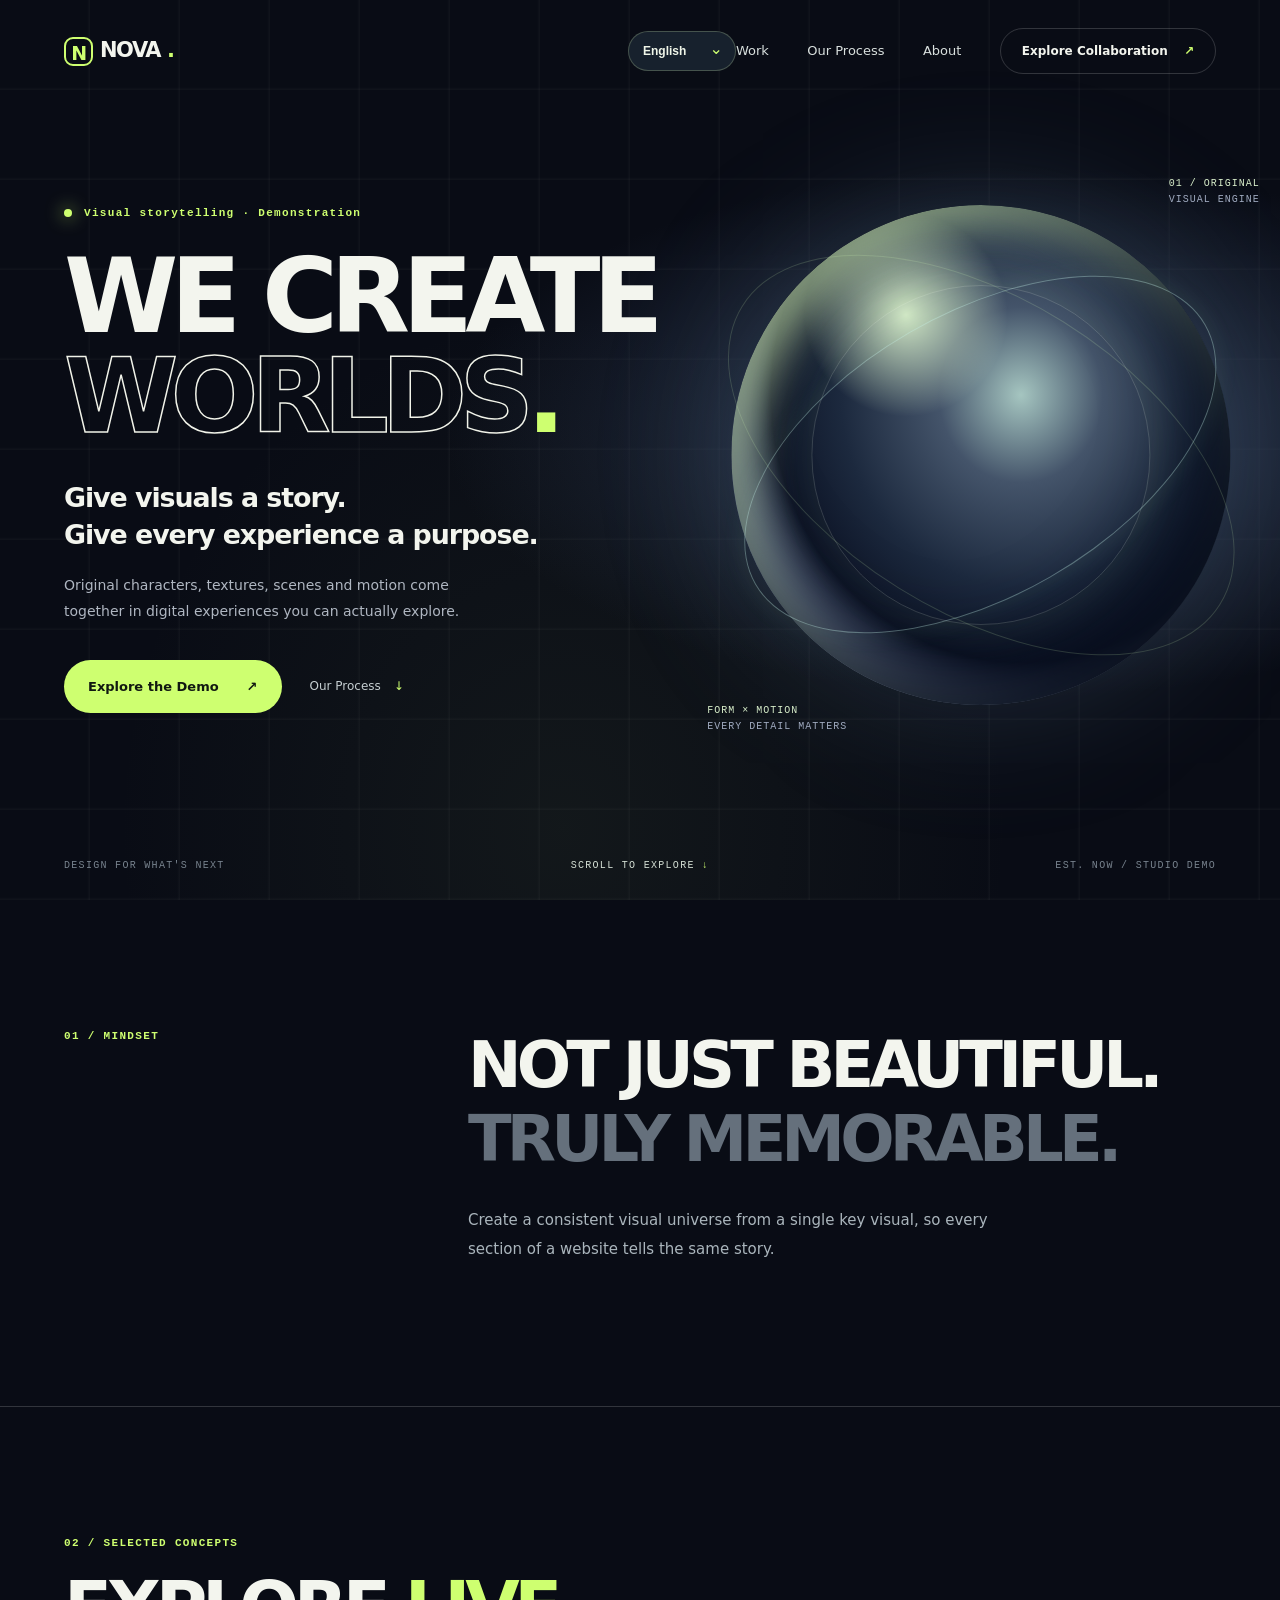
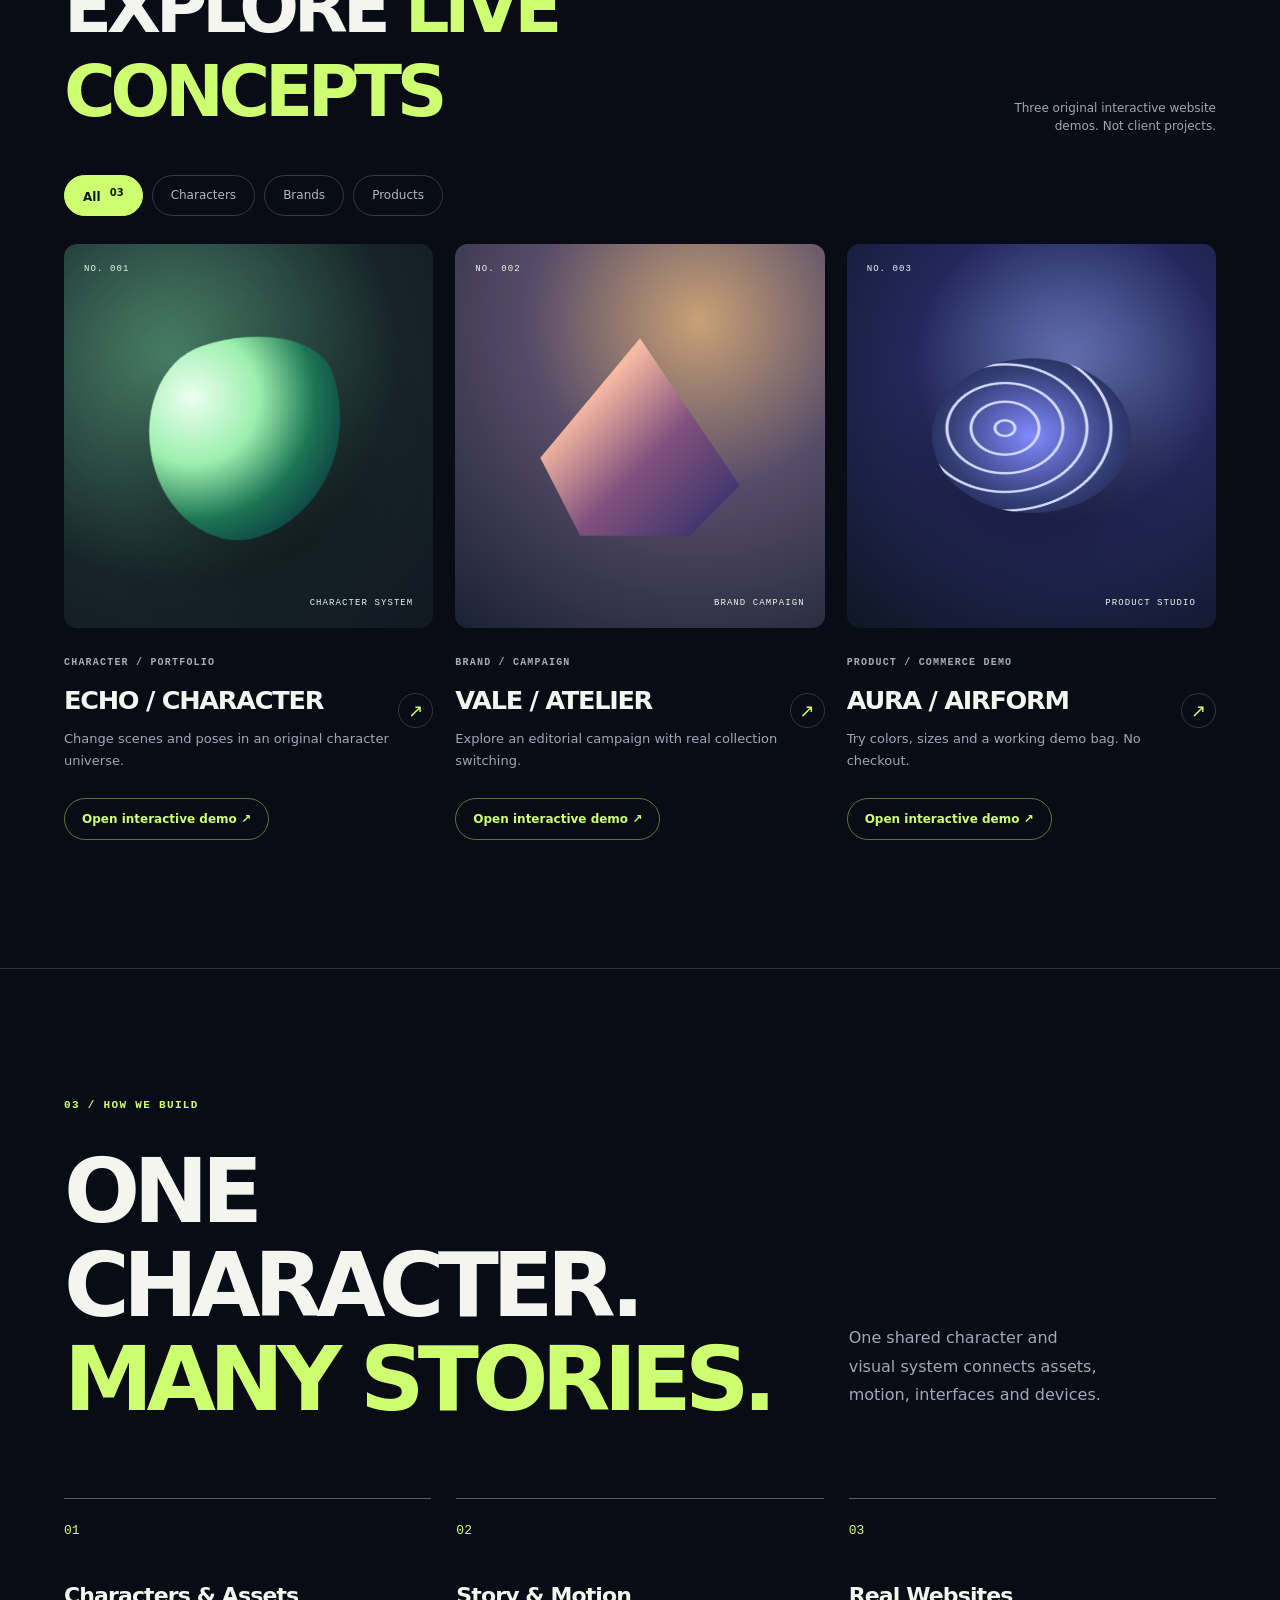
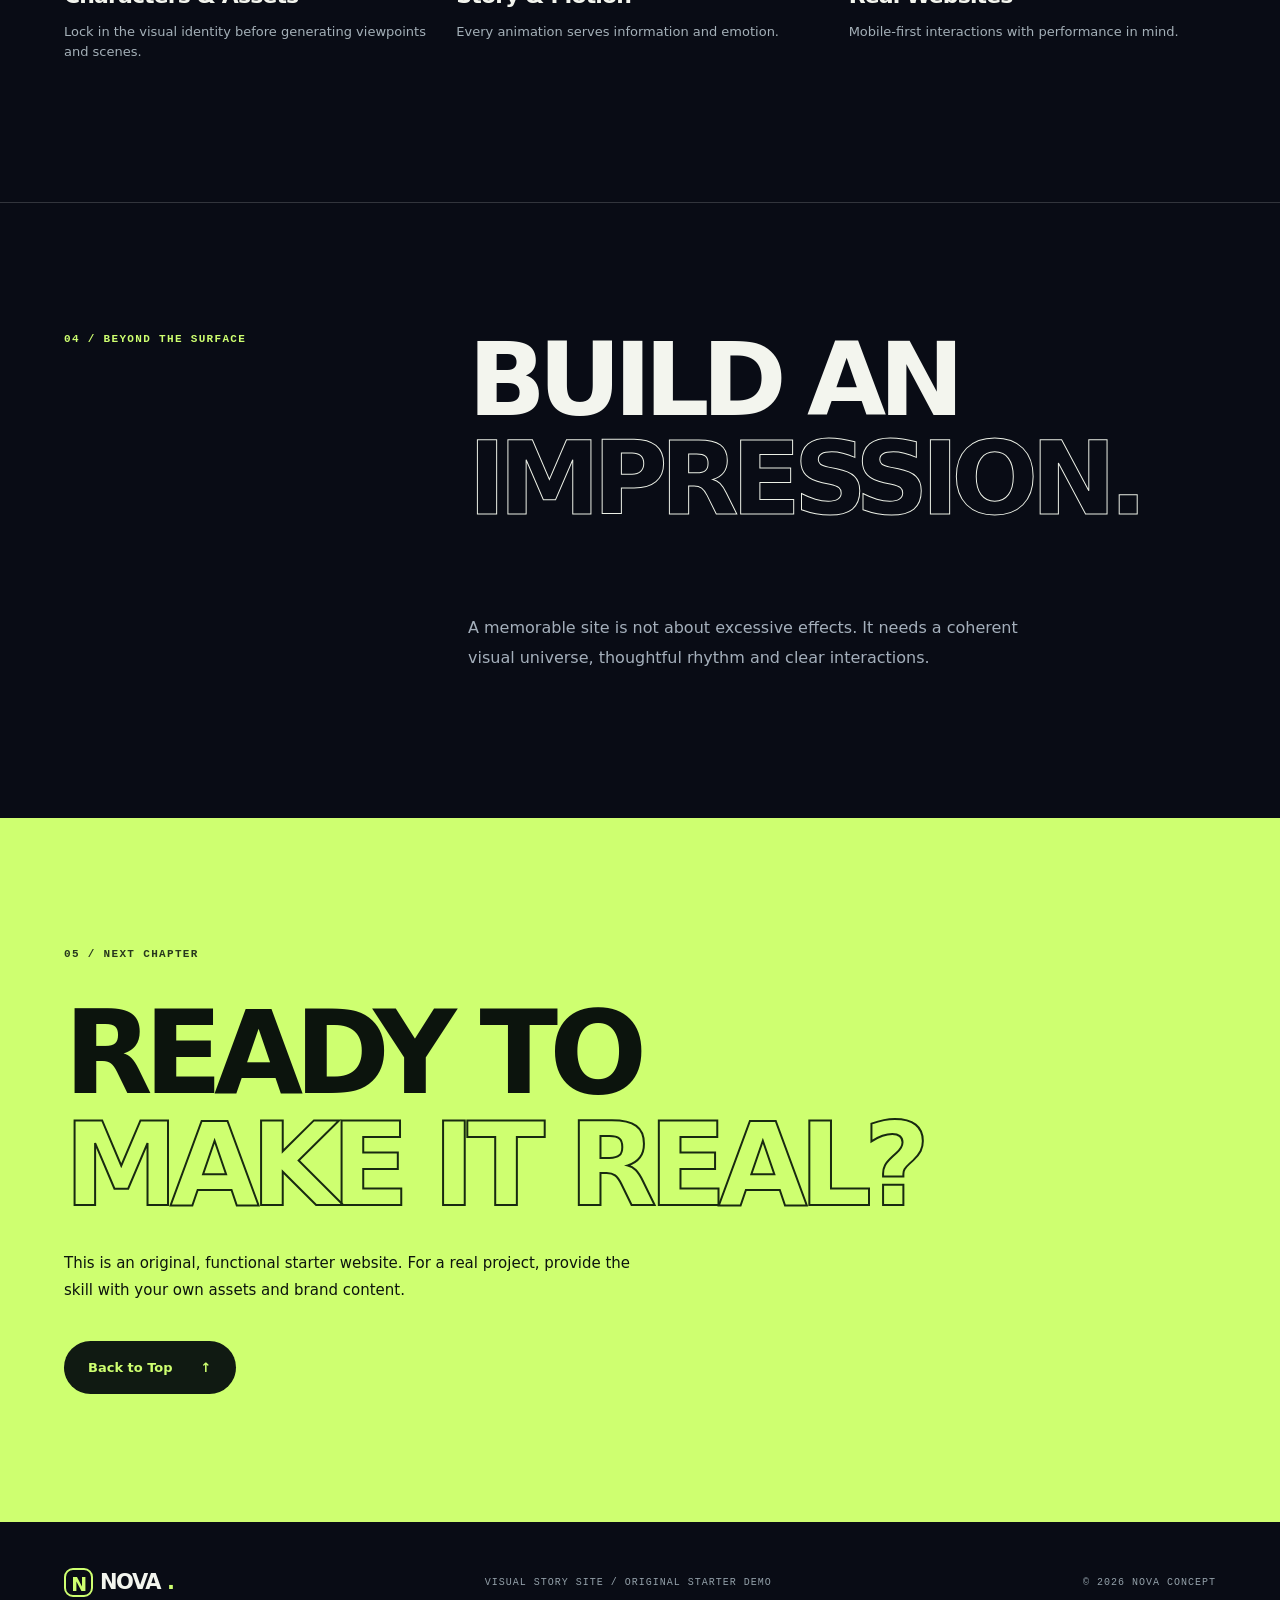
==== commit 6c9cc3e9: "feat: add three interactive showcases and GitHub CI quality gate" ====
--- a/community/assets/starter-site/index.html
+++ b/community/assets/starter-site/index.html
@@ -38,12 +38,12 @@
 <div class="hero-foot"><span data-i18n="footLine">DESIGN FOR WHAT'S NEXT</span><a aria-label="Scroll to selected work" data-i18n-aria-label="scrollAria" data-i18n-html="footScroll" href="#work">SCROLL TO EXPLORE <span aria-hidden="true">↓</span></a><span data-i18n="footEst">EST. NOW / STUDIO DEMO</span></div>
 </section>
 <section aria-labelledby="statementTitle" class="statement section-shell"><p class="section-index">01 / MINDSET</p><h2 data-i18n-html="statementTitle" id="statementTitle">NOT JUST BEAUTIFUL.<br/><span class="muted">TRULY MEMORABLE.</span></h2><p data-i18n="statementDesc">Create a consistent visual universe from a single key visual, so every section of a website tells the same story.</p></section>
-<section aria-labelledby="workTitle" class="work section-shell" id="work"><div class="section-heading"><div><p class="section-index">02 / SELECTED CONCEPTS</p><h2 data-i18n-html="workTitle" id="workTitle">EXPERIMENTAL <span class="accent">VISUALS</span></h2></div><span class="side-note" data-i18n="workNote">Original concept studies included with this skill. Not client work.</span></div>
-<div aria-label="Filter projects" class="filterbar" data-i18n-aria-label="filterAria" role="group"><button aria-pressed="true" class="filter active" data-filter="all" data-i18n-html="filterAll" type="button">All <sup>03</sup></button><button aria-pressed="false" class="filter" data-filter="character" data-i18n="filterCharacter" type="button">Characters</button><button aria-pressed="false" class="filter" data-filter="environment" data-i18n="filterEnvironment" type="button">Environments</button><button aria-pressed="false" class="filter" data-filter="motion" data-i18n="filterMotion" type="button">Motion</button></div>
+<section aria-labelledby="workTitle" class="work section-shell" id="work"><div class="section-heading"><div><p class="section-index">02 / SELECTED CONCEPTS</p><h2 data-i18n-html="workTitle" id="workTitle">EXPERIMENTAL <span class="accent">VISUALS</span></h2></div><span class="side-note" data-i18n="workNote">Three original interactive website demos. Not client projects.</span></div>
+<div aria-label="Filter projects" class="filterbar" data-i18n-aria-label="filterAria" role="group"><button aria-pressed="true" class="filter active" data-filter="all" data-i18n-html="filterAll" type="button">All <sup>03</sup></button><button aria-pressed="false" class="filter" data-filter="character" data-i18n="filterCharacter" type="button">Characters</button><button aria-pressed="false" class="filter" data-filter="brand" data-i18n="filterBrand" type="button">Brands</button><button aria-pressed="false" class="filter" data-filter="product" data-i18n="filterProduct" type="button">Products</button></div>
 <div class="work-grid" id="workGrid">
-<article class="project-card card-one" data-category="character"><div class="project-art"><div class="geo geo-a"></div><span class="card-no">NO. 001</span><span class="card-stamp">CHARACTER STUDY</span></div><div class="project-meta"><div><span class="small-label" data-i18n="card1Label">CHARACTER / IDENTITY</span><h3>FORM / IDENTITY</h3></div><span aria-hidden="true" class="detail-mark">↗</span></div><p class="project-desc" data-i18n="card1Desc">Build consistent characters across scenes through proportions, color and form.</p></article>
-<article class="project-card card-two" data-category="environment"><div class="project-art"><div class="geo geo-b"></div><span class="card-no">NO. 002</span><span class="card-stamp">WORLD BUILDING</span></div><div class="project-meta"><div><span class="small-label" data-i18n="card2Label">SCENES / ATMOSPHERE</span><h3>AFTER THE LIGHT</h3></div><span aria-hidden="true" class="detail-mark">↗</span></div><p class="project-desc" data-i18n="card2Desc">Use light, materials and composition to establish emotion and narrative.</p></article>
-<article class="project-card card-three" data-category="motion"><div class="project-art"><div class="geo geo-c"></div><span class="card-no">NO. 003</span><span class="card-stamp">MOTION EXPERIMENT</span></div><div class="project-meta"><div><span class="small-label" data-i18n="card3Label">INTERACTION / MOTION</span><h3>THE MOTION FIELD</h3></div><span aria-hidden="true" class="detail-mark">↗</span></div><p class="project-desc" data-i18n="card3Desc">Communicate motion through controllable web interactions while preserving a static fallback.</p></article>
+<article class="project-card card-one" data-category="character"><div aria-label="Character portfolio" class="project-art" role="img"><div class="geo geo-a"></div><span class="card-no">NO. 001</span><span class="card-stamp">CHARACTER SYSTEM</span></div><div class="project-meta"><div><span class="small-label" data-i18n="card1Label">CHARACTER / IDENTITY</span><h3>ECHO / CHARACTER</h3></div><span aria-hidden="true" class="detail-mark">↗</span></div><p class="project-desc" data-i18n="card1Desc">Switch scenes and poses in an original character universe.</p><a class="showcase-open" data-i18n="card1Open" href="showcase/character.html">Open interactive demo ↗</a></article>
+<article class="project-card card-two" data-category="brand"><div aria-label="Brand experience" class="project-art" role="img"><div class="geo geo-b"></div><span class="card-no">NO. 002</span><span class="card-stamp">BRAND CAMPAIGN</span></div><div class="project-meta"><div><span class="small-label" data-i18n="card2Label">SCENES / ATMOSPHERE</span><h3>VALE / ATELIER</h3></div><span aria-hidden="true" class="detail-mark">↗</span></div><p class="project-desc" data-i18n="card2Desc">Explore a responsive editorial campaign with live collection switching.</p><a class="showcase-open" data-i18n="card2Open" href="showcase/brand.html">Open interactive demo ↗</a></article>
+<article class="project-card card-three" data-category="product"><div aria-label="Product showcase" class="project-art" role="img"><div class="geo geo-c"></div><span class="card-no">NO. 003</span><span class="card-stamp">PRODUCT STUDIO</span></div><div class="project-meta"><div><span class="small-label" data-i18n="card3Label">INTERACTION / MOTION</span><h3>AURA / AIRFORM</h3></div><span aria-hidden="true" class="detail-mark">↗</span></div><p class="project-desc" data-i18n="card3Desc">Try colors, sizes and a non-transactional demo bag.</p><a class="showcase-open" data-i18n="card3Open" href="showcase/product.html">Open interactive demo ↗</a></article>
 </div><p class="empty-state" data-i18n="emptyState" hidden="" id="emptyState">Nothing in this category yet.</p>
 </section>
 <section aria-labelledby="approachTitle" class="approach section-shell" id="approach"><p class="section-index">03 / HOW WE BUILD</p><div class="approach-head"><h2 data-i18n-html="approachTitle" id="approachTitle">ONE CHARACTER.<br/><span class="accent">MANY STORIES.</span></h2><p data-i18n="approachDesc">One shared character and visual system connects assets, motion, interfaces and devices.</p></div><div class="steps"><div><span>01</span><h3 data-i18n="step1Title">Characters &amp; Assets</h3><p data-i18n="step1Desc">Lock in the visual identity before generating viewpoints and scenes.</p></div><div><span>02</span><h3 data-i18n="step2Title">Story &amp; Motion</h3><p data-i18n="step2Desc">Every animation serves information and emotion.</p></div><div><span>03</span><h3 data-i18n="step3Title">Real Websites</h3><p data-i18n="step3Desc">Mobile-first interactions with performance in mind.</p></div></div></section>
@@ -53,4 +53,3 @@
 <footer class="footer"><div class="logo"><span class="logo-mark">N</span>NOVA<span class="logo-point">.</span></div><p data-i18n="footerLabel">VISUAL STORY SITE / ORIGINAL STARTER DEMO</p><p>© 2026 NOVA CONCEPT</p></footer>
 </body>
 </html>
-
--- a/community/assets/starter-site/styles.css
+++ b/community/assets/starter-site/styles.css
@@ -21,3 +21,8 @@
 .nav{margin-left:0}
 @media(max-width:760px){.site-header{gap:8px}.language-wrap{margin-left:auto}.language-wrap select{min-width:105px;font-size:11px;padding:9px 22px 9px 11px}.language-caret{right:9px}.hero-copy h1{white-space:normal;line-height:1.05}.hero-copy h1 em{white-space:nowrap}}
 @media(max-width:380px){.site-header{padding:17px 15px}.logo{font-size:18px}.language-wrap select{min-width:99px}.nav-toggle{flex:0 0 41px}}
+
+/* Interactive case-study navigation */
+.showcase-open{display:inline-flex;align-items:center;margin-top:12px;padding:11px 17px;border:1px solid rgba(206,255,112,.42);border-radius:100px;color:var(--accent);font-size:12px;font-weight:750;transition:background .2s,color .2s,transform .2s}
+.showcase-open:hover{background:var(--accent);color:#101711;transform:translateY(-2px)}
+.showcase-open:focus-visible{outline:3px solid var(--accent);outline-offset:4px}
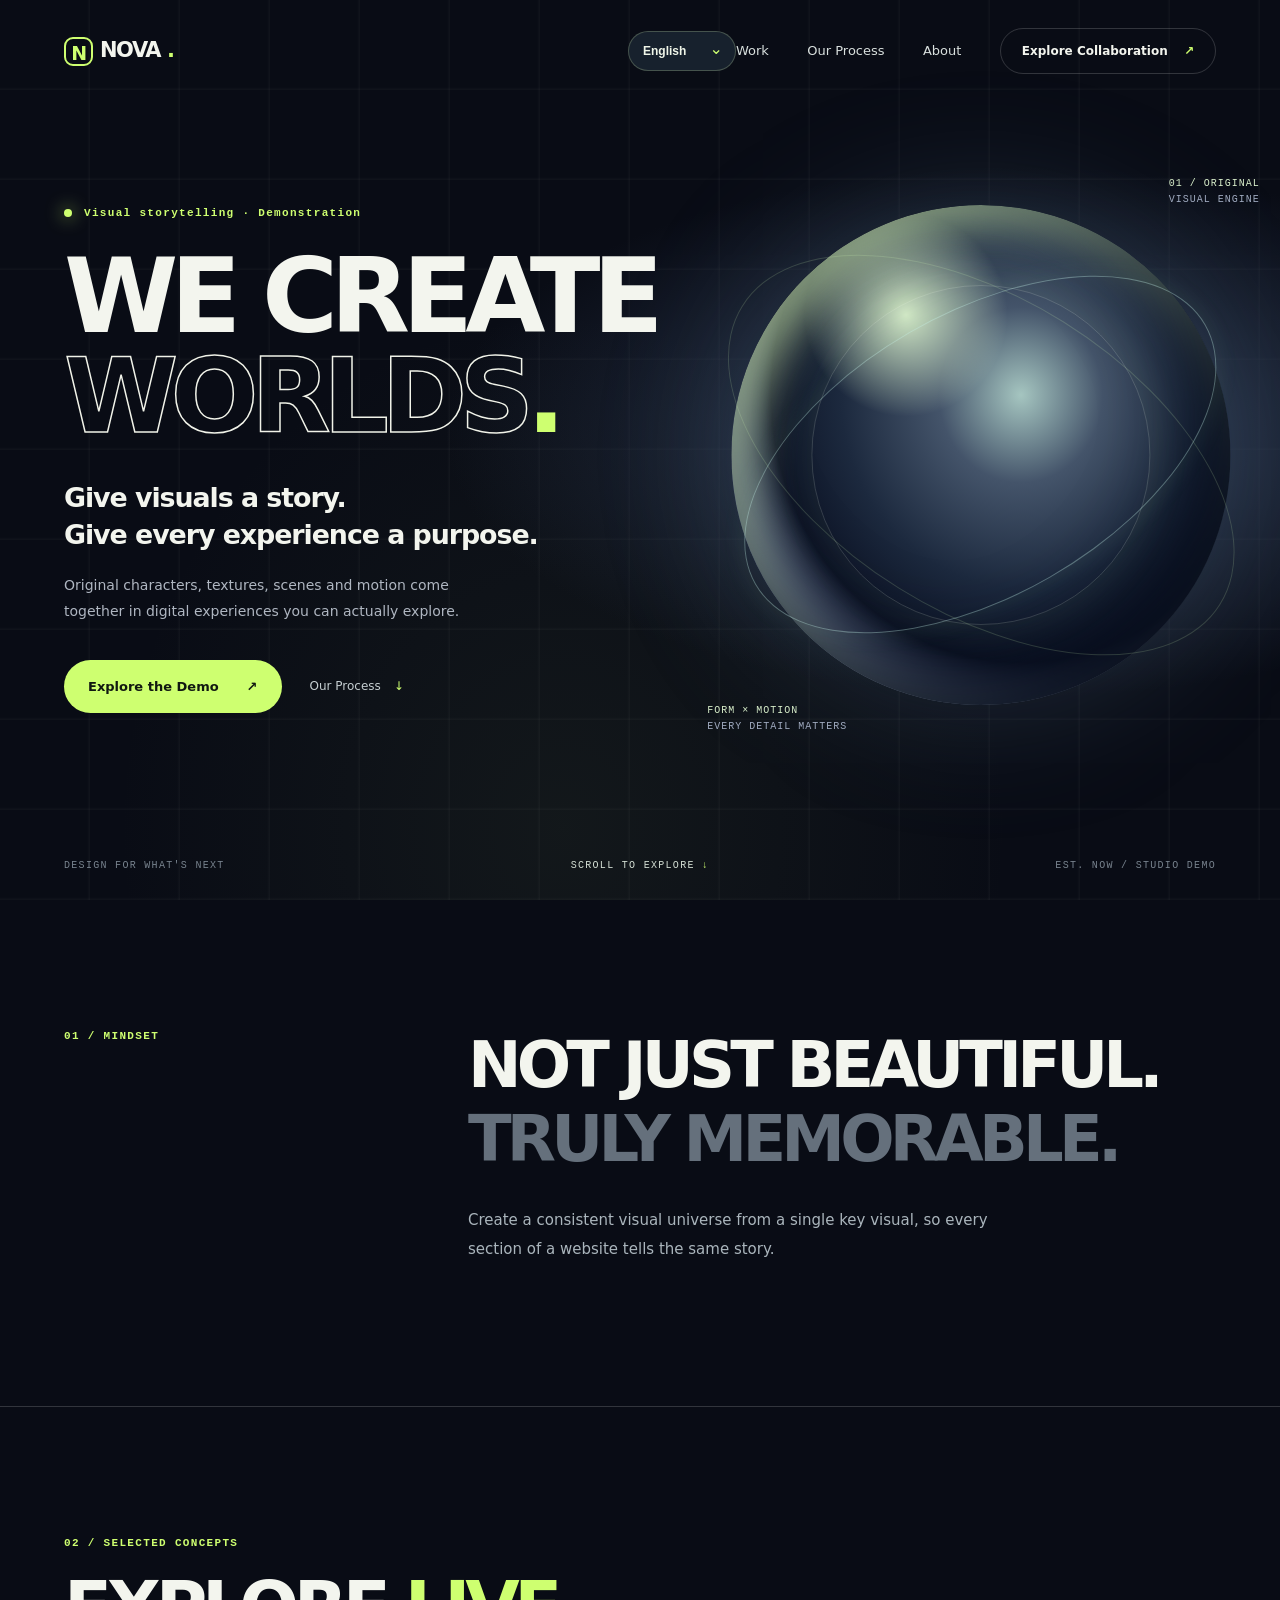
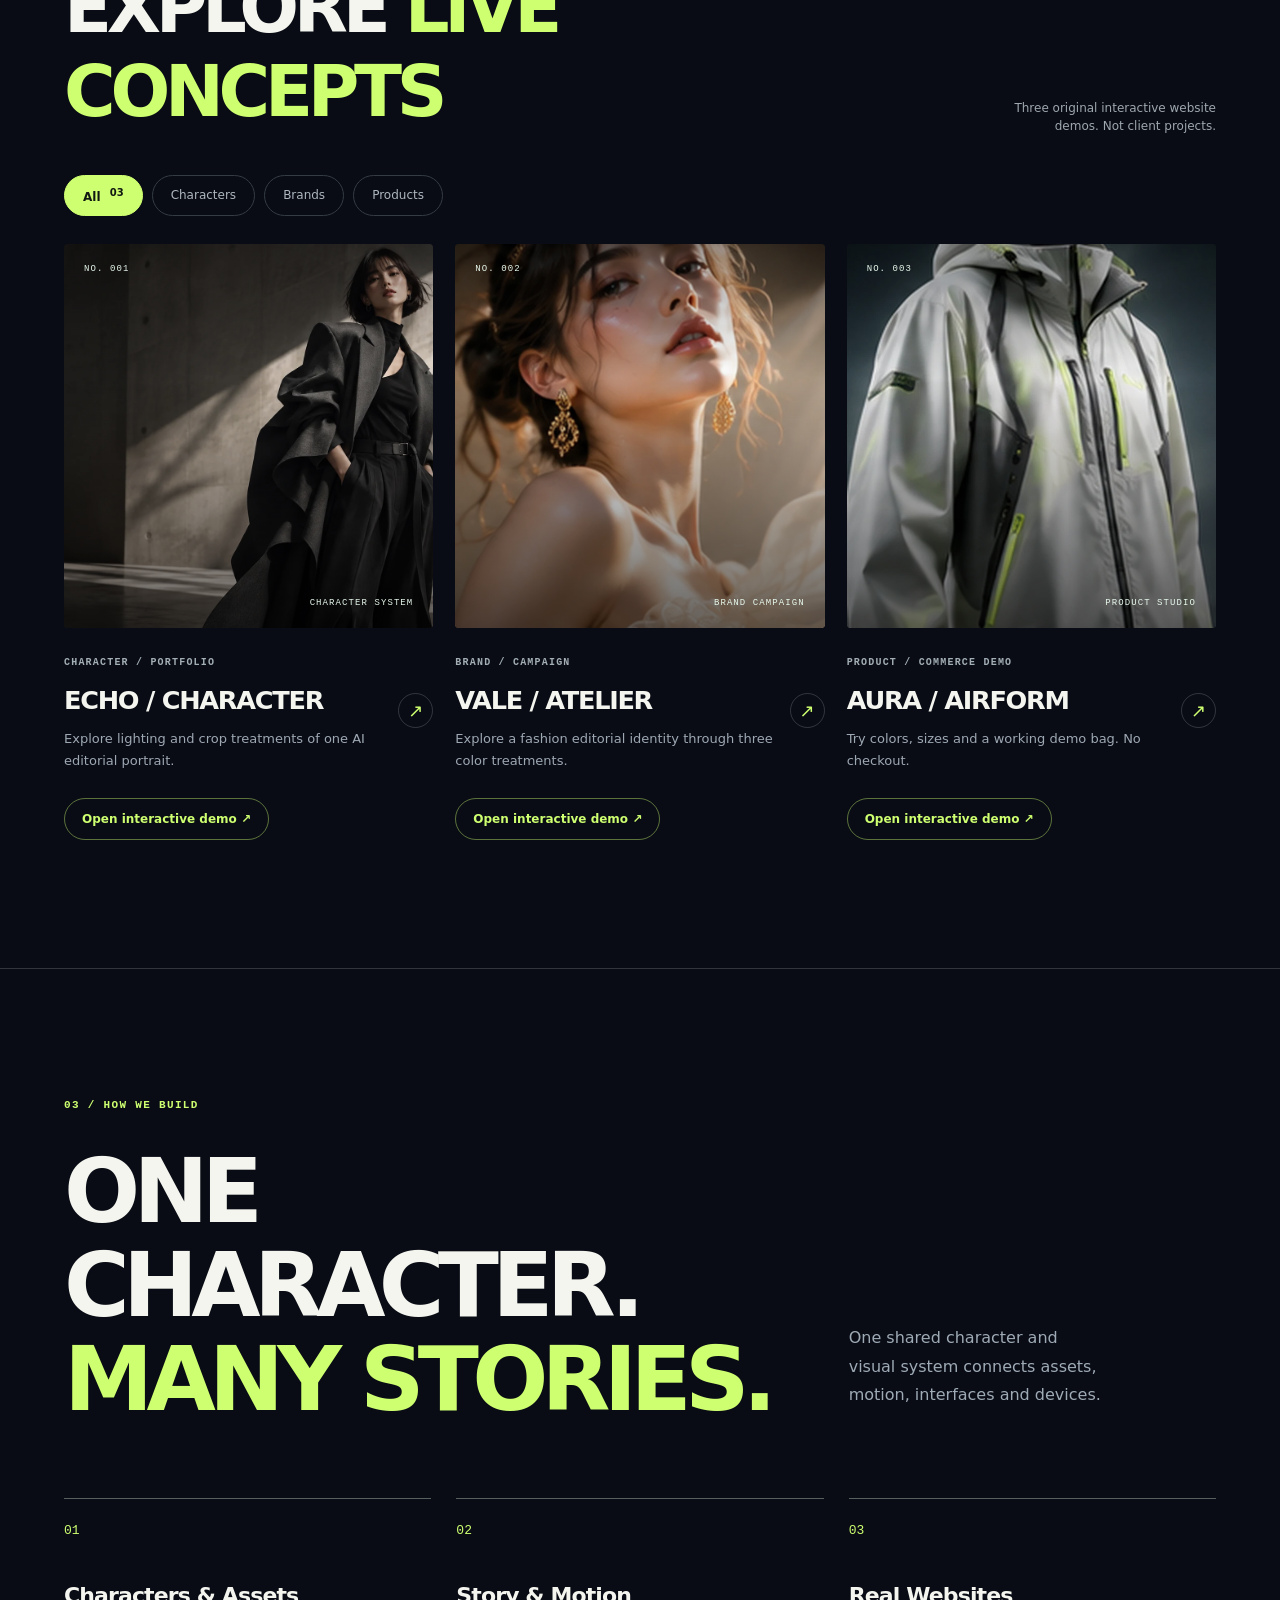
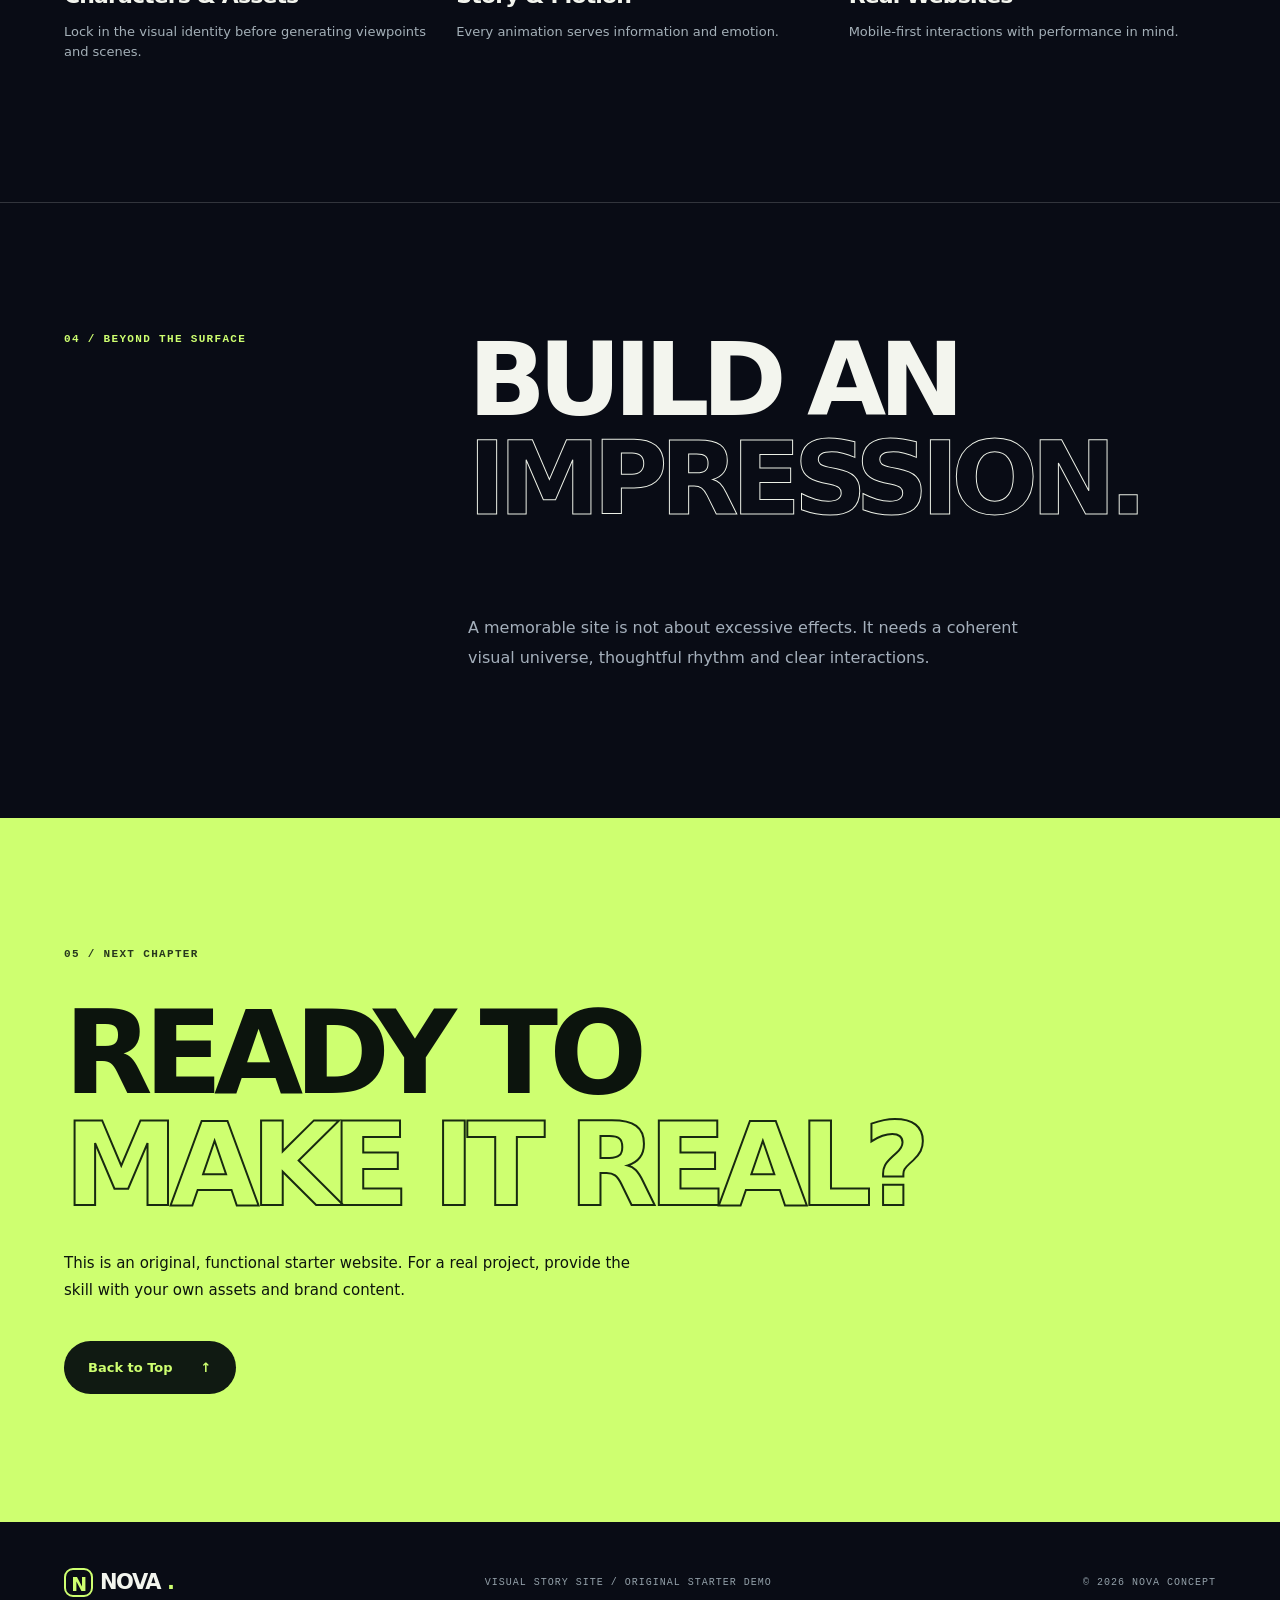
==== commit cfc7b5fe: "design: replace placeholder showcases with distinct premium editorial concepts" ====
--- a/community/assets/starter-site/index.html
+++ b/community/assets/starter-site/index.html
@@ -41,9 +41,9 @@
 <section aria-labelledby="workTitle" class="work section-shell" id="work"><div class="section-heading"><div><p class="section-index">02 / SELECTED CONCEPTS</p><h2 data-i18n-html="workTitle" id="workTitle">EXPERIMENTAL <span class="accent">VISUALS</span></h2></div><span class="side-note" data-i18n="workNote">Three original interactive website demos. Not client projects.</span></div>
 <div aria-label="Filter projects" class="filterbar" data-i18n-aria-label="filterAria" role="group"><button aria-pressed="true" class="filter active" data-filter="all" data-i18n-html="filterAll" type="button">All <sup>03</sup></button><button aria-pressed="false" class="filter" data-filter="character" data-i18n="filterCharacter" type="button">Characters</button><button aria-pressed="false" class="filter" data-filter="brand" data-i18n="filterBrand" type="button">Brands</button><button aria-pressed="false" class="filter" data-filter="product" data-i18n="filterProduct" type="button">Products</button></div>
 <div class="work-grid" id="workGrid">
-<article class="project-card card-one" data-category="character"><div aria-label="Character portfolio" class="project-art" role="img"><div class="geo geo-a"></div><span class="card-no">NO. 001</span><span class="card-stamp">CHARACTER SYSTEM</span></div><div class="project-meta"><div><span class="small-label" data-i18n="card1Label">CHARACTER / IDENTITY</span><h3>ECHO / CHARACTER</h3></div><span aria-hidden="true" class="detail-mark">↗</span></div><p class="project-desc" data-i18n="card1Desc">Switch scenes and poses in an original character universe.</p><a class="showcase-open" data-i18n="card1Open" href="showcase/character.html">Open interactive demo ↗</a></article>
+<article class="project-card card-one" data-category="character"><div aria-label="Character portfolio" class="project-art" role="img"><div class="geo geo-a"></div><span class="card-no">NO. 001</span><span class="card-stamp">CHARACTER SYSTEM</span></div><div class="project-meta"><div><span class="small-label" data-i18n="card1Label">CHARACTER / IDENTITY</span><h3>ECHO / CHARACTER</h3></div><span aria-hidden="true" class="detail-mark">↗</span></div><p class="project-desc" data-i18n="card1Desc">Explore cinematic crop and lighting variations of one original editorial portrait.</p><a class="showcase-open" data-i18n="card1Open" href="showcase/character.html">Open interactive demo ↗</a></article>
 <article class="project-card card-two" data-category="brand"><div aria-label="Brand experience" class="project-art" role="img"><div class="geo geo-b"></div><span class="card-no">NO. 002</span><span class="card-stamp">BRAND CAMPAIGN</span></div><div class="project-meta"><div><span class="small-label" data-i18n="card2Label">SCENES / ATMOSPHERE</span><h3>VALE / ATELIER</h3></div><span aria-hidden="true" class="detail-mark">↗</span></div><p class="project-desc" data-i18n="card2Desc">Explore a responsive editorial campaign with live collection switching.</p><a class="showcase-open" data-i18n="card2Open" href="showcase/brand.html">Open interactive demo ↗</a></article>
-<article class="project-card card-three" data-category="product"><div aria-label="Product showcase" class="project-art" role="img"><div class="geo geo-c"></div><span class="card-no">NO. 003</span><span class="card-stamp">PRODUCT STUDIO</span></div><div class="project-meta"><div><span class="small-label" data-i18n="card3Label">INTERACTION / MOTION</span><h3>AURA / AIRFORM</h3></div><span aria-hidden="true" class="detail-mark">↗</span></div><p class="project-desc" data-i18n="card3Desc">Try colors, sizes and a non-transactional demo bag.</p><a class="showcase-open" data-i18n="card3Open" href="showcase/product.html">Open interactive demo ↗</a></article>
+<article class="project-card card-three" data-category="product"><div aria-label="Product showcase" class="project-art" role="img"><div class="geo geo-c"></div><span class="card-no">NO. 003</span><span class="card-stamp">PRODUCT STUDIO</span></div><div class="project-meta"><div><span class="small-label" data-i18n="card3Label">INTERACTION / MOTION</span><h3>AURA / AIRFORM</h3></div><span aria-hidden="true" class="detail-mark">↗</span></div><p class="project-desc" data-i18n="card3Desc">Discover a premium product interface with sizes, concept colors and a simulated bag.</p><a class="showcase-open" data-i18n="card3Open" href="showcase/product.html">Open interactive demo ↗</a></article>
 </div><p class="empty-state" data-i18n="emptyState" hidden="" id="emptyState">Nothing in this category yet.</p>
 </section>
 <section aria-labelledby="approachTitle" class="approach section-shell" id="approach"><p class="section-index">03 / HOW WE BUILD</p><div class="approach-head"><h2 data-i18n-html="approachTitle" id="approachTitle">ONE CHARACTER.<br/><span class="accent">MANY STORIES.</span></h2><p data-i18n="approachDesc">One shared character and visual system connects assets, motion, interfaces and devices.</p></div><div class="steps"><div><span>01</span><h3 data-i18n="step1Title">Characters &amp; Assets</h3><p data-i18n="step1Desc">Lock in the visual identity before generating viewpoints and scenes.</p></div><div><span>02</span><h3 data-i18n="step2Title">Story &amp; Motion</h3><p data-i18n="step2Desc">Every animation serves information and emotion.</p></div><div><span>03</span><h3 data-i18n="step3Title">Real Websites</h3><p data-i18n="step3Desc">Mobile-first interactions with performance in mind.</p></div></div></section>
--- a/community/assets/starter-site/styles.css
+++ b/community/assets/starter-site/styles.css
@@ -26,3 +26,25 @@
 .showcase-open{display:inline-flex;align-items:center;margin-top:12px;padding:11px 17px;border:1px solid rgba(206,255,112,.42);border-radius:100px;color:var(--accent);font-size:12px;font-weight:750;transition:background .2s,color .2s,transform .2s}
 .showcase-open:hover{background:var(--accent);color:#101711;transform:translateY(-2px)}
 .showcase-open:focus-visible{outline:3px solid var(--accent);outline-offset:4px}
+
+
+/* Narrow screens: avoid unbroken headings expanding the document. */
+@media(max-width:380px){
+  .section-heading,.section-heading>div,.section-shell{min-width:0}
+  .section-heading h2{font-size:clamp(27px,9.4vw,36px);overflow-wrap:anywhere}
+  .approach h2{font-size:clamp(38px,11vw,48px);overflow-wrap:anywhere}
+  .about h2{font-size:clamp(38px,11vw,48px);overflow-wrap:anywhere}
+  .hero-copy h1{overflow-wrap:anywhere}
+  .hero-copy h1 em{white-space:normal}
+}
+/* Decorative orbit art may exceed the viewport; content must not scroll sideways. */
+html,body{overflow-x:clip}
+
+/* Editorial previews for the three Visual Story studies. */
+.project-card .project-art{background-size:cover;background-position:center;border-radius:4px}
+.project-card .project-art::after{content:"";position:absolute;inset:0;z-index:0;background:linear-gradient(180deg,#0005,transparent 35%,#0009)}
+.project-card .geo{display:none}
+.project-card .card-no,.project-card .card-stamp{z-index:2}
+.project-card.card-one .project-art{background-image:url('./media/echo-editorial.webp');background-position:67% center}
+.project-card.card-two .project-art{background-image:url('./media/vale-editorial.webp');background-position:center 26%}
+.project-card.card-three .project-art{background-image:url('./media/aura-product.webp');background-position:center 26%;background-color:#172420}
